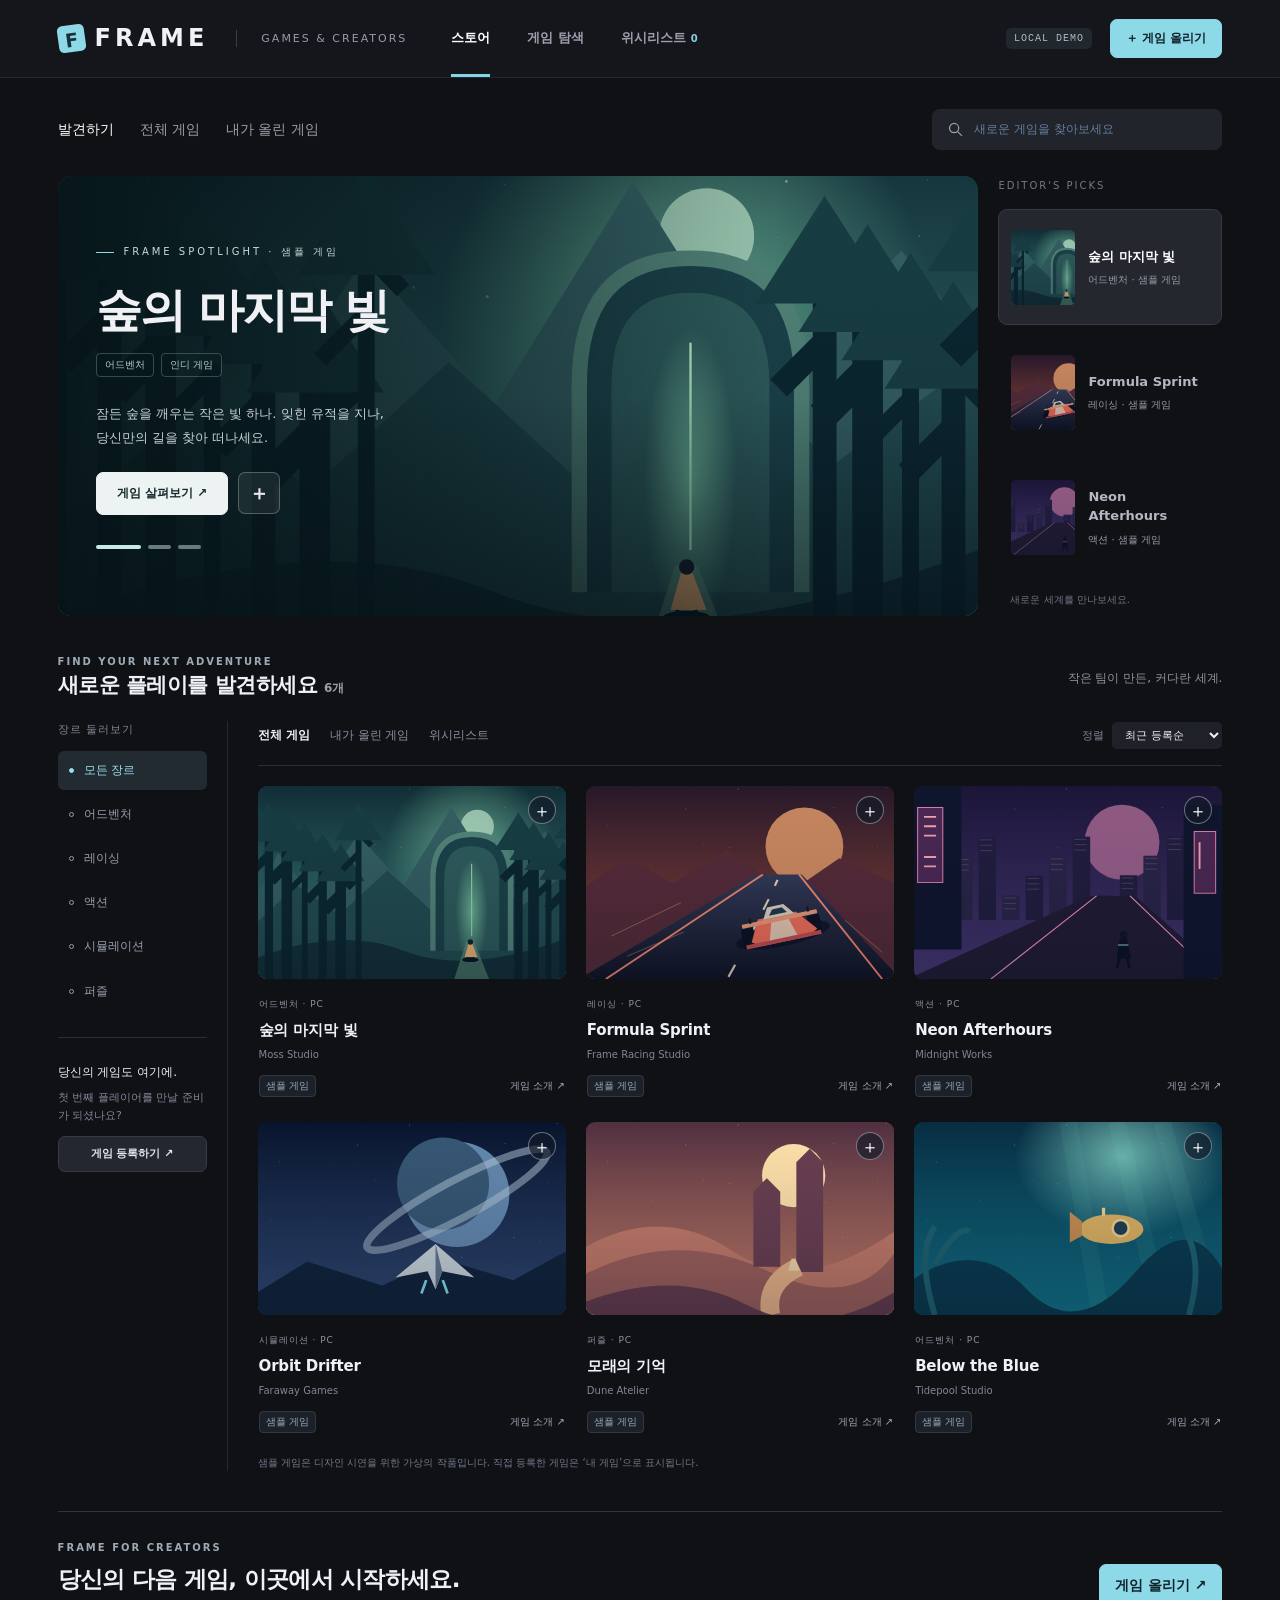
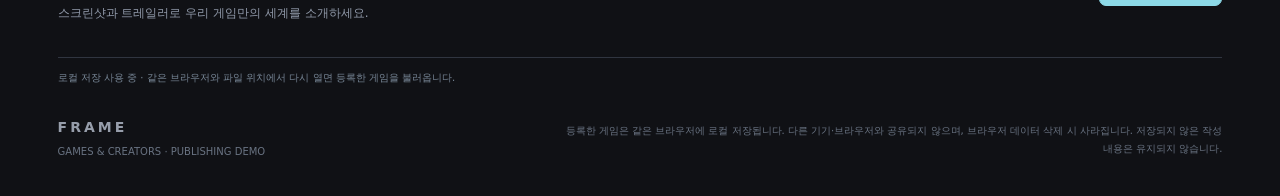
==== video-upload-client.html @ 768440ec "더미 게임 웹사이트 샘플" ====
<!doctype html>
<html lang="ko"><head><meta charset="utf-8"><meta name="viewport" content="width=device-width,initial-scale=1"><title>FRAME — 새로운 플레이를 발견하세요</title>
<style>
:root{color-scheme:dark;--bg:#0c131e;--panel:#141f2e;--line:#2a3a50;--text:#e6effb;--muted:#92a6c1;--blue:#83bbff}*{box-sizing:border-box}body{margin:0;background:var(--bg);color:var(--text);font:14px/1.6 system-ui,'Segoe UI','Malgun Gothic',sans-serif}button,input,textarea,select{font:inherit}button{cursor:pointer}button:disabled{opacity:.4;cursor:default}button:focus-visible,input:focus-visible,textarea:focus-visible,select:focus-visible{outline:3px solid #8cc4ff;outline-offset:3px}header{background:#101927;border-bottom:1px solid var(--line);padding:18px max(24px,calc((100vw - 1240px)/2));display:flex;align-items:center;gap:36px}.brand{font-weight:800;font-size:23px;letter-spacing:3px;white-space:nowrap}.brand span{color:var(--blue)}.sub{color:var(--muted);font-size:12px}.badge{margin-left:auto;border:1px solid #355849;color:#a6dbba;border-radius:30px;padding:5px 12px;font-size:12px;white-space:nowrap}main{max-width:1240px;margin:auto;padding:36px 24px 50px}h1{font-size:30px;letter-spacing:-1px;margin:5px 0}h2{font-size:17px;margin:0}p{margin:6px 0}.eyebrow{font-size:11px;color:var(--blue);letter-spacing:2px;font-weight:700}.muted{color:var(--muted)}.intro{margin-bottom:26px}.layout{display:grid;grid-template-columns:minmax(0,1fr) 294px;gap:24px;align-items:start}.panel{border:1px solid var(--line);border-radius:12px;background:var(--panel);margin-bottom:20px;overflow:hidden}.head{padding:17px 22px;border-bottom:1px solid var(--line);display:flex;align-items:center;justify-content:space-between;gap:14px}.number{color:var(--blue);font:12px monospace;margin-right:10px}.body{padding:22px}.row{display:grid;grid-template-columns:1fr 1fr;gap:18px}.field{display:block;margin-bottom:18px}.field:last-child{margin-bottom:0}.label{display:block;margin-bottom:7px;font-weight:600}input[type=text],textarea,select{width:100%;border:1px solid #35465f;background:#0e1724;color:var(--text);padding:11px 12px;border-radius:7px}textarea{resize:vertical;min-height:100px}input::placeholder,textarea::placeholder{color:#657e9d}.count{text-align:right;font-size:11px;color:var(--muted);margin-top:4px}.drop{border:1px dashed #4c6688;border-radius:9px;background:#101a29;padding:22px;text-align:center}.drop.drag{background:#1c3655;border-color:#a5d3ff}.drop p{font-size:12px;color:var(--muted);margin:5px 0 14px}.primary,.secondary,.danger{border-radius:7px;padding:9px 15px;font-weight:600}.primary{background:#9bcbff;color:#0b2340;border:1px solid #9bcbff}.primary:hover{background:#c2e0ff}.secondary{background:#20334c;color:#d6e8ff;border:1px solid #3d5470}.secondary:hover{background:#294365}.danger{background:#312530;color:#ffc0c0;border:1px solid #69434e;padding:5px 10px;font-size:12px}.small{font-size:12px}.media-card{margin-top:14px;background:#0e1724;border:1px solid var(--line);border-radius:8px;overflow:hidden}.media-card img{width:100%;height:140px;object-fit:contain;background:#090f18;display:block}.card-meta{padding:10px;display:flex;gap:10px;align-items:center;justify-content:space-between}.filename{overflow-wrap:anywhere;min-width:0;font-size:12px}.gallery{display:grid;grid-template-columns:repeat(3,minmax(0,1fr));gap:12px}.gallery .media-card{margin-top:12px}.video-frame{width:100%;background:#080d15;aspect-ratio:16/9;display:block;object-fit:contain}.status{font-size:12px;padding:4px 9px;border-radius:5px;background:#1f3047;color:#aac8ec}.summary{position:sticky;top:20px}.summary dl{margin:0}.summary dt{color:var(--muted);font-size:12px;margin-top:15px}.summary dd{margin:3px 0 0;overflow-wrap:anywhere}.summary button.primary{width:100%;margin-top:22px}.notice{font-size:12px;color:var(--muted);border-top:1px solid var(--line);padding-top:16px;margin-top:18px}.alert{padding:13px 16px;background:#39252c;border:1px solid #78505a;color:#ffd4d4;border-radius:8px;margin-bottom:18px;white-space:pre-wrap}.footer{font-size:12px;color:var(--muted);margin-top:24px;border-top:1px solid var(--line);padding-top:18px}.preview-bar{display:flex;justify-content:space-between;align-items:center;gap:15px;margin-bottom:28px}.store{background:radial-gradient(ellipse at top,#24405b 0,#162434 65%);padding:28px;border-radius:12px;border:1px solid #31475e}.store-title{font-size:30px;margin:0 0 22px;overflow-wrap:anywhere}.store-grid{display:grid;grid-template-columns:minmax(0,1fr) 300px;gap:22px}.stage{background:#080e16;aspect-ratio:16/9;display:grid;place-items:center;overflow:hidden}.stage img,.stage video{width:100%;height:100%;max-height:500px;object-fit:contain;display:block}.thumbs{display:flex;gap:9px;overflow-x:auto;margin-top:10px;padding:3px 2px 12px}.thumb{flex:0 0 115px;height:72px;border:2px solid transparent;padding:0;background:#102032;border-radius:4px;overflow:hidden;color:#cfe5ff}.thumb[aria-pressed=true]{border-color:#9acaff}.thumb img{width:100%;height:100%;object-fit:cover;display:block}.store-cover{width:100%;aspect-ratio:460/215;object-fit:cover;background:#101c2b;border-radius:4px;display:block}.cover-empty{aspect-ratio:460/215;display:grid;place-items:center;border:1px dashed #56708d;color:var(--muted)}.description{white-space:pre-wrap;overflow-wrap:anywhere;margin-top:18px;color:#cedbec}.store-meta{font-size:12px;color:var(--muted);margin-top:18px}.store-meta strong{color:#bfdbf9;font-weight:500}.tag{display:inline-block;padding:4px 9px;background:#294760;color:#bcdfff;border-radius:3px;margin-top:16px}.store-foot{display:flex;align-items:center;justify-content:space-between;background:#101c2b;padding:15px 18px;margin-top:22px;border-radius:6px}.check{color:#8adeb1}[hidden]{display:none!important}@media(max-width:950px){.layout{grid-template-columns:1fr}.summary{position:static}.store-grid{grid-template-columns:1fr}.store-side{max-width:600px}.store-cover{max-width:400px}}@media(max-width:600px){header{padding:15px 18px;gap:12px}header .sub{display:none}main{padding:24px 14px}.row{grid-template-columns:1fr}.gallery{grid-template-columns:repeat(2,minmax(0,1fr))}.head,.body{padding:16px}.store{padding:16px}.store-title,h1{font-size:25px}.preview-bar{flex-wrap:wrap}}

.site-nav{display:flex;gap:8px;align-items:center;margin-left:auto}.nav-button{border:0;background:transparent;color:#a6b9d1;padding:8px 13px;border-radius:6px}.nav-button:hover{background:#20334c;color:white}.site-nav .primary{padding:8px 16px}.hero{display:grid;grid-template-columns:1.1fr 1fr;gap:28px;align-items:center;background:linear-gradient(120deg,#1b334b,#15212f);border:1px solid #35516c;border-radius:15px;padding:36px;margin-bottom:32px}.hero h1{font-size:40px;line-height:1.2;margin:14px 0}.hero p{color:#b0c3da;max-width:420px}.hero-art{height:240px;border-radius:12px;overflow:hidden;background:#0e1726;position:relative}.hero-art img{width:100%;height:100%;object-fit:cover}.hero-actions{display:flex;gap:12px;margin-top:22px}.catalog-head{display:flex;justify-content:space-between;align-items:center;gap:20px;margin-bottom:18px}.catalog-controls{display:flex;gap:10px;flex-wrap:wrap}.catalog-controls input{max-width:260px}.filter-button{border:1px solid #334b66;background:#142437;color:#bbcee4;border-radius:7px;padding:8px 14px}.filter-button[aria-pressed=true]{background:#254d72;border-color:#80b7ef;color:white}.games-grid{display:grid;grid-template-columns:repeat(3,minmax(0,1fr));gap:22px}.game-card{display:block;width:100%;padding:0;text-align:left;background:#162333;border:1px solid #2b415a;border-radius:12px;overflow:hidden;color:var(--text);transition:transform .15s,border-color .15s}.game-card:hover{transform:translateY(-4px);border-color:#82b9f5}.game-cover{height:190px;width:100%;object-fit:cover;display:block;background:#0d192a}.cover-fallback{height:190px;display:grid;place-items:center;font-size:48px;background:linear-gradient(135deg,#24496b,#213042);color:#b2d8ff}.game-card-body{padding:17px}.game-card h3{margin:0 0 6px;font-size:19px;overflow-wrap:anywhere}.game-card p{color:#9fb4ce;font-size:12px;white-space:nowrap;overflow:hidden;text-overflow:ellipsis}.card-bottom{display:flex;justify-content:space-between;align-items:center;gap:8px;margin-top:18px}.card-kind{font-size:11px;padding:3px 8px;background:#213c56;color:#b8d8f4;border-radius:4px}.mine-kind{background:#234236;color:#ace0c1}.card-date{font-size:11px;color:#8ca4be}.catalog-empty{text-align:center;padding:60px;color:#9fb7d2;border:1px dashed #34516e;border-radius:12px}.catalog-note{color:#8199b5;font-size:12px;margin:18px 0}.editor-toolbar{margin-bottom:20px;display:flex;justify-content:space-between;gap:10px}.save-message{padding:12px 16px;border:1px solid #345f4c;background:#142d24;color:#afe0c3;border-radius:8px;margin-bottom:22px}.saving{opacity:.65}.store-view-actions{display:flex;gap:10px}.badge{margin-left:0}.site-nav .nav-button[aria-current=page]{color:#c8e3ff;background:#1d334c}.storage-note{font-size:12px;color:#95abc5;margin-top:12px}@media(max-width:950px){.hero{grid-template-columns:1fr 1fr;padding:25px}.hero h1{font-size:32px}.games-grid{grid-template-columns:repeat(2,minmax(0,1fr))}.catalog-head{align-items:flex-start;flex-direction:column}}@media(max-width:600px){header{flex-wrap:wrap}.site-nav{gap:4px}.badge{display:none}.hero{grid-template-columns:1fr;padding:24px}.hero-art{height:175px}.hero h1{font-size:30px}.games-grid{grid-template-columns:1fr}.catalog-controls{width:100%}.catalog-controls input{max-width:none;flex:1;min-width:130px}.game-cover,.cover-fallback{height:210px}.store-view-actions{flex-wrap:wrap}.hero-actions{flex-wrap:wrap}}

/* FRAME publishing store — self-contained, responsive, no external assets */
:root{--bg:#101115;--panel:#191b21;--line:#2c2f38;--text:#f0f1f5;--muted:#9b9eab;--blue:#83d5e5;color-scheme:dark}body{background:var(--bg);font-family:Inter,'Segoe UI','Malgun Gothic',system-ui,sans-serif}button{transition:background .18s,border-color .18s,transform .18s}header{padding:0 4.5%;height:78px;gap:28px;background:#15161b;border-bottom:1px solid #262830;position:relative;z-index:5}.brand{font-size:24px;letter-spacing:4px;display:flex;gap:10px;align-items:center}.brand-mark{display:inline-grid;width:27px;height:27px;place-items:center;background:#8dd9e7;color:#131820;font-size:19px;letter-spacing:0;border-radius:5px;transform:rotate(-8deg)}header .sub{font-size:11px;border-left:1px solid #3b3d45;padding-left:24px;letter-spacing:2px;color:#979ba7}.site-nav{margin:0;gap:5px;height:100%}.nav-button{height:100%;border-radius:0;position:relative;padding:0 16px;font-weight:600;color:#9ca0ae;font-size:13px}.site-nav .nav-button[aria-current=page]{background:transparent;color:#fff}.site-nav .nav-button[aria-current=page]:after{content:'';position:absolute;bottom:0;left:16px;right:16px;height:3px;background:var(--blue)}.nav-button:hover{background:#202128}.header-actions{margin-left:auto;display:flex;gap:18px;align-items:center}.badge{border:0;background:#22262d;color:#aebbc4;border-radius:5px;font:10px monospace;letter-spacing:1px;padding:5px 8px}.primary{background:#8dd9e7;border-color:#8dd9e7;color:#10232a;border-radius:7px}.primary:hover{background:#b5edf5;border-color:#b5edf5}.secondary{background:#242730;border-color:#373b48;color:#e4e6ed}.secondary:hover{background:#323642}.header-actions .primary{font-size:12px;padding:9px 15px}main{max-width:1440px;padding:30px 4.5% 32px;margin:auto}.eyebrow{color:#9dabb6;font:600 10px/1.5 system-ui;letter-spacing:2px}.store-toolbar{display:flex;justify-content:space-between;align-items:center;gap:24px;margin-bottom:26px}.store-subnav{display:flex;align-items:center;gap:26px}.store-subnav button{background:none;color:#999ca8;border:0;padding:10px 0;font-weight:500}.store-subnav button.active{color:white}.store-search{position:relative;display:flex;align-items:center;gap:10px;background:#22242b;border-radius:8px;padding:0 15px;width:290px}.store-search svg{width:17px;height:17px;color:#999eab;flex-shrink:0}.store-search input{background:none!important;border:0!important;padding:11px 0!important;font-size:12px}.feature-layout{display:grid;grid-template-columns:minmax(0,1fr) 224px;gap:20px}.feature-main{min-height:440px;position:relative;border-radius:14px;overflow:hidden;background:#142828;isolation:isolate}.feature-art{position:absolute;inset:0;width:100%;height:100%;object-fit:cover;z-index:-3}.feature-shade{position:absolute;inset:0;z-index:-2;background:linear-gradient(90deg,rgba(6,20,24,.94),rgba(6,20,24,.45) 43%,transparent 78%),linear-gradient(0deg,rgba(4,13,18,.5),transparent 50%)}.feature-copy{padding:38px;max-width:480px;height:100%;display:flex;flex-direction:column;align-items:flex-start;justify-content:center}.feature-kicker{font-size:10px;letter-spacing:3px;color:#c9d9d9;display:flex;gap:10px;align-items:center}.feature-kicker:before{content:'';width:18px;height:1px;background:#8bdbdf}.feature-copy h1{font-size:46px;line-height:1.16;margin:24px 0 16px;letter-spacing:-2px;font-weight:750;overflow-wrap:anywhere}.feature-copy p{font-size:13px;line-height:1.85;color:#c6d2d4;max-width:290px;margin-bottom:21px}.feature-tags{display:flex;gap:7px;align-items:center;font-size:10px;color:#b3cece;margin-bottom:19px}.feature-tags span{border:1px solid #60807880;padding:3px 8px;border-radius:4px}.feature-actions{display:flex;gap:10px;align-items:center}.feature-actions .primary{background:#edf3f3;border-color:#edf3f3;padding:11px 20px;font-size:12px;color:#152a2c}.feature-actions .secondary{background:#ffffff12;border-color:#ffffff40;min-width:42px;height:42px;font-size:20px;padding:0 10px}.feature-pagination{display:flex;gap:7px;margin-top:30px}.feature-pagination button{width:23px;height:4px;border:0;background:#6a7b7d;padding:0;border-radius:5px}.feature-pagination button[aria-pressed=true]{width:45px;background:#c8e9e9}.feature-rail{display:flex;flex-direction:column;gap:9px}.rail-heading{font-size:10px;letter-spacing:2px;color:#737989;margin:2px 0 6px}.feature-item{display:flex;gap:13px;align-items:center;flex:1;background:transparent;border:1px solid transparent;color:#b4b8c3;border-radius:9px;padding:12px;text-align:left}.feature-item[aria-pressed=true]{background:#24272e;border-color:#353a43;color:white}.feature-item:hover{background:#202229}.feature-item img{width:64px;height:75px;object-fit:cover;border-radius:5px}.feature-item strong{font-size:13px;line-height:1.5;display:block}.feature-item small{font-size:10px;color:#979da9;display:block;margin-top:6px}.rail-note{font-size:10px;color:#6e7583;margin:8px 12px}.section-title{display:flex;align-items:center;justify-content:space-between;margin:38px 0 18px;gap:20px}.section-title h2{font-size:21px;letter-spacing:-.5px}.section-title p{font-size:12px;color:#8e94a2}.text-button{background:none;border:0;color:#adb4c1;padding:8px 0;font-size:12px}.text-button:hover{color:#b9eff7}.browse-layout{display:grid;grid-template-columns:170px minmax(0,1fr);gap:30px}.genre-sidebar{padding-right:20px;border-right:1px solid #252830}.genre-sidebar h3{margin:0 0 12px;font-size:11px;font-weight:500;color:#7d8594;letter-spacing:1px}.genre-options{display:flex;flex-direction:column;gap:5px}.genre-option{padding:10px 11px;display:flex;gap:10px;align-items:center;text-align:left;background:none;border:0;border-radius:6px;color:#969ead;font-size:12px}.genre-option[aria-pressed=true]{background:#222b32;color:#9bdfeb}.genre-option:hover{background:#20232a;color:white}.genre-dot{width:5px;height:5px;border:1px solid currentColor;border-radius:50%}.genre-option[aria-pressed=true] .genre-dot{background:currentColor}.side-publish{margin-top:26px;border-top:1px solid #2a2d35;padding-top:22px}.side-publish p{font-size:11px;color:#7f8797;margin:7px 0 12px}.side-publish strong{font-size:12px;font-weight:500}.side-publish button{font-size:11px;width:100%;padding:8px}.catalog-head{display:flex;flex-direction:row;align-items:center;border-bottom:1px solid #2a2d35;padding-bottom:15px;margin-bottom:20px;gap:16px}.catalog-controls{gap:20px;flex-wrap:nowrap}.filter-button{border:0;border-radius:0;background:none!important;color:#888f9e;padding:5px 0;font-size:12px}.filter-button[aria-pressed=true]{color:#edf2f8;border-color:transparent;font-weight:600}.catalog-sort{display:flex;align-items:center;gap:8px;color:#7f8795;font-size:11px}.catalog-sort select{padding:6px 22px 6px 9px;border:0;background:#1e2128;border-radius:5px;font-size:11px;width:auto;max-width:140px}.games-grid{grid-template-columns:repeat(3,minmax(0,1fr));gap:25px 20px}.game-card{background:none;border:0;border-radius:0;overflow:visible;position:relative;min-width:0}.game-card:hover{transform:none}.game-card:hover .game-cover{transform:scale(1.035);filter:brightness(1.1)}.game-visual{position:relative;border-radius:9px;overflow:hidden;aspect-ratio:16/10;background:#1e2931}.game-cover{height:100%;aspect-ratio:16/10;transition:transform .3s,filter .3s}.cover-fallback{height:100%;aspect-ratio:16/10}.game-open{width:100%;padding:0;text-align:left;color:inherit;background:none;border:0;border-radius:8px;display:block}.game-card-body{padding:12px 1px 0}.game-card h3{font-size:15px;font-weight:600;letter-spacing:-.2px;margin:5px 0}.game-card p{font-size:10px;color:#7f8796;margin:2px 0 0}.game-genre{font-size:9px;letter-spacing:1px;color:#8c95a3}.card-bottom{margin-top:12px;gap:5px}.card-kind{font-size:10px;border:1px solid #323843;background:#1b2029;color:#9aaaba;padding:2px 6px;border-radius:4px}.mine-kind{color:#9cdbba;background:#1b3028;border-color:#2b4a3a}.card-date{font-size:10px;color:#a3abb7}.wishlist-toggle{position:absolute;right:10px;top:10px;width:28px;height:28px;display:grid;place-items:center;padding:0;border:1px solid #ffffff60;border-radius:50%;background:#111b29a8;color:#fff;font-size:18px;z-index:1}.wishlist-toggle[aria-pressed=true]{background:#91dce8;color:#11232a;border-color:#91dce8}.wishlist-toggle:hover{transform:scale(1.12)}.catalog-note{font-size:10px;color:#717b8a;margin:22px 0 0}.catalog-empty{padding:50px 20px;background:#191d24;border:1px solid #29313e}.catalog-empty strong{display:block;color:#c6ceda;font-size:16px}.catalog-empty p{margin:8px 0 16px;font-size:12px}.publisher-band{margin-top:40px;border-top:1px solid #303540;border-bottom:1px solid #303540;padding:28px 0;display:flex;align-items:center;justify-content:space-between;gap:24px}.publisher-band h2{font-size:23px;letter-spacing:-.7px;margin:6px 0}.publisher-band p{font-size:12px;color:#9099a9}.publisher-band .primary{white-space:nowrap}.footer{display:flex;justify-content:space-between;gap:20px;margin-top:30px;border:0;padding-top:0;font-size:10px;color:#697382}.footer strong{display:block;font-size:14px;letter-spacing:3px;color:#979eab;margin-bottom:5px}.footer p{max-width:660px;text-align:right;font-size:10px;line-height:1.8}.storage-note{font-size:10px;color:#788797}.save-message{background:#1c342b;border-color:#355548;font-size:13px}.editor-toolbar{margin-bottom:30px;align-items:center}.intro h1{font-size:33px;margin:10px 0}.intro{margin-bottom:30px}.panel{border-radius:10px;background:#191c23;border-color:#30343f}.head{border-color:#30343f}.number{color:#7ecdda}input[type=text],textarea,select{background:#11151d;border-color:#343b49}.drop{background:#131820;border-color:#3c4b5e;padding:30px}.drop.drag{background:#1c3339;border-color:#82d4e4}.summary{top:25px}.summary .notice{border-color:#303743}.media-card{background:#121821}.status{background:#24313b;color:#9dbec8}.stage{border-radius:10px}.store{background:none;padding:0;border:0;border-radius:0}.store-title{font-size:38px;margin:14px 0 26px}.store-grid{grid-template-columns:minmax(0,1fr) 290px;gap:28px}.store-side{padding:20px;background:#191c23;border:1px solid #2d3440;border-radius:10px}.store-side .description{font-size:12px;line-height:1.9;color:#a4afbf}.store-meta{line-height:2.2}.store-foot{background:#191d25;border:1px solid #2b3440;border-radius:8px;font-size:12px}.detail-actions{margin-top:22px;display:flex;flex-direction:column;gap:9px}.detail-actions button{font-size:12px}.detail-note{font-size:10px;color:#7d889a;margin-top:15px}.preview-bar{margin-bottom:25px}.check{font-size:12px;color:#97bac2}.thumb{border-radius:6px;background:#1a2936}.thumb[aria-pressed=true]{border-color:#89d8e7}.detail-about{border-top:1px solid #2a303a;margin-top:30px;padding-top:22px;color:#a5afbe;font-size:13px;white-space:pre-wrap;overflow-wrap:anywhere}.detail-about h2{font-size:18px;color:#e6ebf1;margin-bottom:12px}.detail-about p{max-width:800px;line-height:1.9}.toast{position:fixed;left:50%;bottom:28px;transform:translateX(-50%);max-width:calc(100vw - 32px);background:#d9edf0;color:#15313a;border:1px solid #9fc2ce;border-radius:8px;padding:12px 20px;box-shadow:0 10px 40px #0008;z-index:100;font-size:12px;text-align:center}.wish-count{color:#8dcedd;font-size:10px;margin-left:5px}
@media(min-width:1550px){main{padding-left:36px;padding-right:36px}.feature-main{min-height:490px}.feature-copy{padding:48px}.feature-copy h1{font-size:54px}}
@media(max-width:1100px){header .sub{display:none}.feature-layout{grid-template-columns:minmax(0,1fr) 190px}.feature-copy{padding:30px;max-width:390px}.feature-copy h1{font-size:39px}.browse-layout{grid-template-columns:140px minmax(0,1fr);gap:20px}.genre-sidebar{padding-right:12px}.games-grid{gap:22px 14px}.feature-item{padding:9px;gap:10px}.feature-item img{width:50px;height:66px}.feature-main{min-height:400px}}
@media(max-width:850px){header{gap:16px;height:68px}.header-actions{gap:10px}.header-actions .badge{display:none}.site-nav .nav-button{padding:0 9px;font-size:12px}.brand{font-size:20px;letter-spacing:2px}.brand-mark{width:23px;height:23px;font-size:16px}.feature-layout{grid-template-columns:1fr}.feature-main{min-height:410px}.feature-rail{flex-direction:row;gap:9px}.rail-heading,.rail-note{display:none}.feature-item{flex:1;min-width:0}.feature-item img{width:43px;height:50px}.feature-item strong{font-size:11px}.feature-item small{font-size:9px}.browse-layout{grid-template-columns:1fr}.genre-sidebar{border:0;padding:0}.genre-sidebar h3,.side-publish{display:none}.genre-options{flex-direction:row;flex-wrap:wrap;gap:7px}.genre-option{border:1px solid #2a3039;padding:7px 12px;font-size:11px}.store-grid{grid-template-columns:1fr}.store-side{max-width:none;display:block}.store-cover{max-width:none}.store-side #storeCover{max-width:360px}.catalog-head{margin-top:2px}.publisher-band h2{font-size:20px}.footer p{max-width:470px}}
@media(max-width:600px){header{height:auto;min-height:65px;padding:16px 18px;gap:14px;flex-wrap:wrap}.site-nav{order:3;width:100%;height:30px;justify-content:center}.site-nav .nav-button{height:35px;padding:0 18px}.header-actions .primary{font-size:11px;padding:8px 12px}.brand{font-size:21px}main{padding:20px 18px 25px}.store-toolbar{gap:12px;margin-bottom:20px;flex-wrap:wrap}.store-subnav{gap:20px}.store-subnav button{font-size:12px}.store-search{width:100%}.feature-main{min-height:420px}.feature-art{object-position:62% center}.feature-copy{padding:26px;justify-content:flex-end}.feature-copy h1{font-size:37px;margin-top:20px;max-width:260px}.feature-copy p{font-size:12px;max-width:230px}.feature-shade{background:linear-gradient(90deg,#07161bea,transparent),linear-gradient(0deg,#07161bcc,transparent)}.feature-kicker{font-size:9px}.feature-pagination{margin-top:23px}.feature-rail{gap:5px}.feature-item{flex-direction:column;align-items:flex-start;padding:9px;gap:7px}.feature-item img{width:100%;height:58px}.feature-item strong{font-size:10px}.feature-item small{display:none}.section-title{margin-top:28px}.section-title h2{font-size:20px}.section-title p{display:none}.games-grid{grid-template-columns:repeat(2,minmax(0,1fr));gap:22px 13px}.game-visual,.game-cover{aspect-ratio:4/5}.game-card h3{font-size:13px}.game-card p{font-size:9px}.game-card-body{padding-top:10px}.game-genre{font-size:8px}.card-date{font-size:9px}.wishlist-toggle{top:8px;right:8px;width:25px;height:25px;font-size:17px}.catalog-controls{gap:16px}.filter-button{font-size:11px}.catalog-sort select{max-width:105px;font-size:10px}.catalog-sort>span{display:none}.publisher-band{align-items:flex-start;flex-direction:column;padding:24px 0;gap:15px}.publisher-band h2{font-size:21px}.publisher-band .primary{width:100%}.footer{flex-direction:column}.footer p{text-align:left}.store-title{font-size:29px}.preview-bar{gap:15px}.store-side{padding:17px}.store-foot{align-items:flex-start;gap:12px;flex-direction:column}.intro h1{font-size:28px}.editor-toolbar{font-size:10px;gap:8px}.editor-toolbar .secondary{font-size:11px}.feature-tags{margin-bottom:14px}.catalog-note{line-height:1.8}}
@media(prefers-reduced-motion:reduce){*{scroll-behavior:auto!important;transition:none!important}}
.brand .brand-mark{color:#17303b}</style></head><body>
<header><div class="brand"><span class="brand-mark" aria-hidden="true">F</span>FRAME</div><div class="sub">GAMES &amp; CREATORS</div><nav class="site-nav" aria-label="주 메뉴"><button class="nav-button" id="homeNav" type="button">스토어</button><button class="nav-button" id="browseNav" type="button">게임 탐색</button><button class="nav-button" id="wishNav" type="button">위시리스트<span class="wish-count" id="wishCount">0</span></button></nav><div class="header-actions"><span class="badge">LOCAL DEMO</span><button class="primary" id="uploadNav" type="button">＋ 게임 올리기</button></div></header>
<main><div id="alert" class="alert" role="alert" hidden></div><section id="homeView"><div id="savedMessage" class="save-message" role="status" hidden></div>
<div class="store-toolbar"><div class="store-subnav"><button type="button" id="discoverTab" class="active">발견하기</button><button type="button" id="browseGames">전체 게임</button><button type="button" id="myGamesTab">내가 올린 게임</button></div><label class="store-search"><svg viewBox="0 0 24 24" fill="none" stroke="currentColor" stroke-width="1.8" aria-hidden="true"><circle cx="10" cy="10" r="6.5"/><path d="m15 15 6 6"/></svg><input type="text" id="searchGames" placeholder="새로운 게임을 찾아보세요" aria-label="게임 검색"></label></div>
<div class="feature-layout" id="featuredSection"><article class="feature-main"><img class="feature-art" id="heroArt" alt=""><div class="feature-shade"></div><div class="feature-copy"><div class="feature-kicker">FRAME SPOTLIGHT · 샘플 게임</div><h1 id="featureTitle"></h1><div class="feature-tags"><span id="featureGenre"></span><span>인디 게임</span></div><p id="featureDescription"></p><div class="feature-actions"><button class="primary" id="featureOpen" type="button">게임 살펴보기 ↗</button><button class="secondary" id="featureWish" type="button" aria-label="추천 게임 위시리스트 추가" aria-pressed="false">＋</button></div><div class="feature-pagination" id="featureDots" aria-label="추천 게임 선택"></div></div></article><aside class="feature-rail" aria-label="추천 게임"><div class="rail-heading">EDITOR'S PICKS</div><div id="featureItems" style="display:contents"></div><p class="rail-note">새로운 세계를 만나보세요.</p></aside></div>
<div class="section-title" id="catalog"><div><div class="eyebrow">FIND YOUR NEXT ADVENTURE</div><h2 id="catalogHeading">새로운 플레이를 발견하세요 <span id="gameCount" class="muted small"></span></h2></div><p>작은 팀이 만든, 커다란 세계.</p></div>
<div class="browse-layout"><aside class="genre-sidebar"><h3>장르 둘러보기</h3><div class="genre-options" id="genreFilters"></div><div class="side-publish"><strong>당신의 게임도 여기에.</strong><p>첫 번째 플레이어를 만날 준비가 되셨나요?</p><button class="secondary" type="button" id="sidebarUpload">게임 등록하기 ↗</button></div></aside><div><div class="catalog-head"><div class="catalog-controls"><button id="allFilter" class="filter-button" type="button" aria-pressed="true">전체 게임</button><button id="mineFilter" class="filter-button" type="button" aria-pressed="false">내가 올린 게임</button><button id="wishFilter" class="filter-button" type="button" aria-pressed="false">위시리스트</button></div><label class="catalog-sort"><span>정렬</span><select id="sortGames" aria-label="게임 정렬"><option value="recent">최근 등록순</option><option value="name">이름순</option></select></label></div><div id="gamesGrid" class="games-grid"></div><div id="noGames" class="catalog-empty" hidden><strong>표시할 게임이 없습니다.</strong><p id="emptyHelp">검색어나 장르를 바꿔보세요.</p><button type="button" class="secondary" id="resetFilters">전체 게임 보기</button></div><p class="catalog-note">샘플 게임은 디자인 시연을 위한 가상의 작품입니다. 직접 등록한 게임은 ‘내 게임’으로 표시됩니다.</p></div></div>
<section class="publisher-band"><div><div class="eyebrow">FRAME FOR CREATORS</div><h2>당신의 다음 게임, 이곳에서 시작하세요.</h2><p>스크린샷과 트레일러로 우리 게임만의 세계를 소개하세요.</p></div><button class="primary" id="heroUpload" type="button">게임 올리기 ↗</button></section><p class="storage-note" id="storageStatus" role="status">등록된 게임을 불러오는 중…</p></section><div id="editor" hidden><div class="editor-toolbar"><button type="button" class="secondary" id="cancelEdit">← 홈페이지로</button><span class="small muted" id="editorMode">새 게임 등록</span></div>
<div class="intro"><div class="eyebrow">PUBLISHER STUDIO</div><h1>플레이어를 만날 준비</h1><p class="muted">게임 정보와 홍보 자료를 등록해 나만의 스토어 페이지를 완성하세요.</p></div>
<form id="gameForm"><div class="layout"><div>
<section class="panel"><div class="head"><h2><span class="number">01</span>게임 기본 정보</h2><span class="small muted">* 필수 항목</span></div><div class="body">
<label class="field"><span class="label">게임 제목 *</span><input id="title" type="text" maxlength="80" placeholder="예: Formula Sprint" required></label>
<div class="row"><label class="field"><span class="label">개발사 / 팀 이름</span><input id="developer" type="text" maxlength="60" placeholder="예: Team Frame"></label><label class="field"><span class="label">장르</span><select id="genre"><option value="">장르 선택</option><option>레이싱</option><option>액션</option><option>어드벤처</option><option>RPG</option><option>로그라이크</option><option>시뮬레이션</option><option>전략</option><option>퍼즐</option><option>기타</option></select></label></div>
<label class="field"><span class="label">게임 소개</span><textarea id="description" maxlength="1000" placeholder="플레이어는 어떤 경험을 하게 되나요? 게임의 특징을 소개해 주세요."></textarea><div class="count"><span id="descriptionCount">0</span> / 1,000</div></label></div></section>
<section class="panel"><div class="head"><h2><span class="number">02</span>대표 이미지</h2><span class="status">1장</span></div><div class="body"><div class="drop" id="coverDrop"><strong>게임의 첫인상을 보여 주세요</strong><p>JPG · PNG · WebP / 가로형 권장 / 최대 20MB</p><button class="secondary" id="coverChoose" type="button">대표 이미지 선택</button><input id="coverInput" type="file" accept="image/jpeg,image/png,image/webp" hidden></div><div id="coverCard"></div></div></section>
<section class="panel"><div class="head"><h2><span class="number">03</span>게임 스크린샷</h2><span class="status" id="screenCount">0 / 8장</span></div><div class="body"><div class="drop" id="screensDrop"><strong>게임 화면을 여러 장 첨부하세요</strong><p>JPG · PNG · WebP / 최대 8장 / 장당 20MB 이하 / 드래그 앤 드롭 가능</p><button class="secondary" id="screensChoose" type="button">스크린샷 추가</button><input id="screensInput" type="file" accept="image/jpeg,image/png,image/webp" multiple hidden></div><div class="gallery" id="screensCards"></div></div></section>
<section class="panel"><div class="head"><h2><span class="number">04</span>홍보 영상</h2><span class="status">1개</span></div><div class="body"><div class="drop" id="videoDrop"><strong>트레일러나 플레이 영상을 첨부하세요</strong><p>MP4 권장 · WebM, MOV, MKV, AVI / 최대 500MB</p><button class="secondary" id="videoChoose" type="button">영상 파일 선택</button><input id="videoInput" type="file" accept="video/*,.mp4,.webm,.mov,.mkv,.avi,.m4v" hidden></div><div id="videoCard"></div></div></section>
</div><aside class="summary"><section class="panel"><div class="head"><h2>등록 준비</h2></div><div class="body"><dl><dt>게임 제목</dt><dd id="summaryTitle">아직 입력하지 않았어요</dd><dt>대표 이미지</dt><dd id="summaryCover">미첨부</dd><dt>스크린샷</dt><dd id="summaryScreens">0장</dd><dt>홍보 영상</dt><dd id="summaryVideo">미첨부</dd></dl><button class="primary" id="register" type="submit">홈페이지에 게임 등록 →</button><p class="small muted">제목과 이미지 또는 영상 1개 이상이 필요합니다.</p><div class="notice">등록한 게임은 홈페이지 목록에 추가됩니다. 이 브라우저에만 저장되며 실제 Steam에는 게시되지 않습니다.</div></div></section><section class="panel"><div class="body"><h2>보호 기능</h2><p class="small muted">워터마크 프로그램 연결 예정</p><div class="notice">현재 첨부 파일은 원본입니다. 워터마크 삽입 및 크롤링 차단은 아직 적용되지 않습니다.</div></div></section></aside></div></form></div>
<section id="storeView" hidden><div class="preview-bar"><div><div class="eyebrow">GAME DETAILS</div><p class="check" id="detailStatus">등록된 게임의 소개와 홍보 자료입니다.</p></div><div class="store-view-actions"><button type="button" class="secondary" id="detailHome">← 전체 게임</button><button type="button" class="secondary" id="edit">등록 정보 수정</button></div></div><div class="store"><div class="small muted">게임 / <span id="breadcrumb">인디 게임</span></div><h1 class="store-title" id="storeTitle"></h1><div class="store-grid"><div><div class="stage" id="stage"></div><div class="thumbs" id="thumbs" aria-label="홍보 영상 및 스크린샷 선택"></div><p class="small muted" id="mediaLabel"></p><p class="small" id="mediaError" role="status"></p></div><aside class="store-side"><div id="storeCover"></div><p class="description" id="storeDescription"></p><div class="store-meta">개발사 &nbsp; <strong id="storeDeveloper"></strong><br>출시 상태 &nbsp; <strong>데모 등록</strong></div><span class="tag" id="storeGenre"></span><div class="detail-actions"><button class="primary" id="detailMedia" type="button">홍보 자료 보기</button><button class="secondary" id="detailWish" type="button" aria-pressed="false">＋ 위시리스트에 추가</button></div><p class="detail-note">게임 소개 데모 · 구매 및 게임 실행 기능은 제공하지 않습니다.</p></aside></div><div class="store-foot"><span>등록된 홍보 자료 <strong id="assetCount"></strong></span><span class="status">원본 · 보호 처리 전</span></div></div></section>
<div id="toast" class="toast" role="status" hidden></div><footer class="footer"><div><strong>FRAME</strong>GAMES &amp; CREATORS · PUBLISHING DEMO</div><p>등록한 게임은 같은 브라우저에 로컬 저장됩니다. 다른 기기·브라우저와 공유되지 않으며, 브라우저 데이터 삭제 시 사라집니다. 저장되지 않은 작성 내용은 유지되지 않습니다.</p></footer></main>
<script>
(()=>{'use strict';
const $=id=>document.getElementById(id), MB=1024*1024;
const state={cover:null,screens:[],video:null};let serial=0,pending=0,coverRequest=0;let saving=false,dirty=false,currentId=null,activeGame=null,filterMine=false,db=null,storageReady=false;let games=[];const catalogUrls=[];
const urls=new Set();
function url(file){const u=URL.createObjectURL(file);urls.add(u);return u;}
function dispose(item){if(item){URL.revokeObjectURL(item.url);urls.delete(item.url);}}
function notify(text){$('alert').textContent=text;$('alert').hidden=!text;}
function element(tag,className,text){const e=document.createElement(tag);if(className)e.className=className;if(text!==undefined)e.textContent=text;return e;}
function size(n){return n<MB?(n/1024).toFixed(1)+' KB':(n/MB).toFixed(1)+' MB';}
function pauseAll(){document.querySelectorAll('video').forEach(v=>v.pause());}
function sync(){
 $('summaryTitle').textContent=$('title').value.trim()||'아직 입력하지 않았어요';$('descriptionCount').textContent=$('description').value.length;
 $('summaryCover').textContent=state.cover?'첨부 완료':'미첨부';$('summaryScreens').textContent=state.screens.length+'장';$('screenCount').textContent=state.screens.length+' / 8장';$('summaryVideo').textContent=state.video?state.video.file.name:'미첨부';
 $('register').disabled=pending>0||saving||!storageReady;$('register').textContent=saving?'저장 중…':pending?'이미지 확인 중…':currentId?'수정 내용 저장 →':'홈페이지에 게임 등록 →';$('uploadNav').disabled=saving||pending>0||!storageReady;$('heroUpload').disabled=saving||pending>0||!storageReady;$('homeNav').disabled=saving||pending>0;$('cancelEdit').disabled=saving||pending>0;
}
function notifySelected(){dirty=true;window.dispatchEvent(new CustomEvent('game-assets-changed',{detail:window.gameClient.getDraft()}));}
function card(item,remove){const c=element('div','media-card'),img=element('img');img.src=item.url;img.alt=item.file.name;c.append(img);const meta=element('div','card-meta'),name=element('span','filename',item.file.name+' · '+size(item.file.size)),button=element('button','danger','제거');button.type='button';button.setAttribute('aria-label',item.file.name+' 제거');button.onclick=remove;meta.append(name,button);c.append(meta);return c;}
function imageCards(){
 $('coverCard').replaceChildren();if(state.cover){const item=state.cover;$('coverCard').append(card(item,()=>{dispose(state.cover);state.cover=null;coverRequest++;imageCards();sync();notifySelected();}));}
 $('screensCards').replaceChildren();state.screens.forEach(item=>$('screensCards').append(card(item,()=>{state.screens=state.screens.filter(s=>s.id!==item.id);dispose(item);imageCards();sync();notifySelected();})));
}
async function validImage(file){
 if(!/\.(png|jpe?g|webp)$/i.test(file.name)||!file.size||file.size>20*MB)throw Error(file.name+': JPG, PNG, WebP 형식의 20MB 이하 이미지를 선택해 주세요.');
 const u=url(file),img=new Image();
 try{await new Promise((resolve,reject)=>{img.onload=resolve;img.onerror=()=>reject(Error(file.name+': 이미지 내용을 읽을 수 없습니다.'));img.src=u;});return {id:++serial,file,url:u,width:img.naturalWidth,height:img.naturalHeight};}catch(e){dispose({url:u});throw e;}
}
async function addCover(files){if(files.length!==1){notify('대표 이미지는 한 장씩 선택해 주세요.');return;}const request=++coverRequest;pending++;sync();notify('');try{const item=await validImage(files[0]);if(request!==coverRequest){dispose(item);return;}dispose(state.cover);state.cover=item;imageCards();notifySelected();}catch(e){if(request===coverRequest)notify(e.message);}finally{pending--;sync();}}
async function addScreens(files){if(!files.length)return;pending++;sync();notify('');const errors=[];
 try{for(const file of files){if(state.screens.length>=8){errors.push('스크린샷은 최대 8장까지 첨부할 수 있습니다.');break;}if(state.screens.some(s=>s.file.name===file.name&&s.file.size===file.size&&s.file.lastModified===file.lastModified)){errors.push(file.name+': 이미 첨부한 파일입니다.');continue;}try{const item=await validImage(file);if(state.screens.length>=8){dispose(item);errors.push('스크린샷은 최대 8장까지 첨부할 수 있습니다.');break;}state.screens.push(item);imageCards();}catch(e){errors.push(e.message);}}}finally{pending--;sync();notifySelected();if(errors.length)notify(errors.join('\n'));}}
function videoCard(){const container=$('videoCard');container.querySelectorAll('video').forEach(v=>{v.pause();v.removeAttribute('src');v.load();});container.replaceChildren();
 if(!state.video)return;const item=state.video,c=element('div','media-card'),v=element('video','video-frame'),details=element('span','filename',item.file.name+' · '+size(item.file.size)),warning=element('p','small');v.controls=true;v.playsInline=true;v.preload='metadata';v.src=item.url;
 v.onloadedmetadata=()=>{if(state.video!==item)return;const sec=Number.isFinite(v.duration)?v.duration.toFixed(1)+'초':'길이 확인 불가';details.textContent=item.file.name+' · '+size(item.file.size)+' · '+sec+' · '+v.videoWidth+' × '+v.videoHeight;};v.onerror=()=>{warning.textContent='이 브라우저에서 재생할 수 없습니다. H.264/AAC MP4를 권장합니다.';warning.style.padding='0 12px 12px';warning.style.color='#ffb9b9';};
 const meta=element('div','card-meta'),remove=element('button','danger','제거');remove.type='button';remove.onclick=()=>{const old=state.video;state.video=null;videoCard();dispose(old);sync();notifySelected();};meta.append(details,remove);c.append(v,meta,warning);container.append(c);}
function addVideo(files){if(files.length!==1){notify('홍보 영상은 한 개씩 선택해 주세요.');return;}const f=files[0];if(!(f.type.startsWith('video/')||/\.(mp4|webm|mov|mkv|avi|m4v)$/i.test(f.name))||!f.size||f.size>500*MB){notify('500MB 이하의 비어 있지 않은 영상 파일을 선택해 주세요.');return;}notify('');const old=state.video;state.video={id:++serial,file:f,url:url(f)};videoCard();dispose(old);sync();notifySelected();window.dispatchEvent(new CustomEvent('video-selected',{detail:{file:f}}));}
function bind(kind,handler){const input=$(kind+'Input'),drop=$(kind+'Drop');let depth=0;$(kind+'Choose').onclick=()=>{input.value='';input.click();};input.onchange=()=>{if(input.files.length)handler(Array.from(input.files));};drop.addEventListener('dragenter',e=>{e.preventDefault();depth++;drop.classList.add('drag');});drop.addEventListener('dragover',e=>{e.preventDefault();e.dataTransfer.dropEffect='copy';});drop.addEventListener('dragleave',e=>{e.preventDefault();if(--depth<=0){depth=0;drop.classList.remove('drag');}});drop.addEventListener('drop',e=>{e.preventDefault();depth=0;drop.classList.remove('drag');handler(Array.from(e.dataTransfer.files));});}
function galleryItems(){return [...(state.video?[{...state.video,type:'video'}]:[]),...state.screens.map(s=>({...s,type:'image'})),...(state.screens.length===0&&state.cover?[{...state.cover,type:'image'}]:[])];}
function selectMedia(item,index){const stage=$('stage');stage.querySelectorAll('video').forEach(v=>{v.pause();v.removeAttribute('src');v.load();});stage.replaceChildren();$('mediaError').textContent='';const media=element(item.type==='video'?'video':'img');if(item.type==='video'){media.controls=true;media.playsInline=true;media.preload='metadata';}else{media.alt=item.file.name;}media.onerror=()=>{$('mediaError').textContent='미디어를 표시할 수 없습니다. 등록 정보 수정에서 파일을 교체해 주세요.';};media.src=item.url;stage.append(media);$('mediaLabel').textContent=(item.type==='video'?'홍보 영상':'이미지')+' · '+item.file.name;[...$('thumbs').children].forEach((button,i)=>button.setAttribute('aria-pressed',String(i===index)));}
function showStore(){pauseAll();$('storeTitle').textContent=$('title').value.trim();$('storeDescription').textContent=$('description').value.trim()||'게임 소개가 아직 없습니다.';$('storeDeveloper').textContent=$('developer').value.trim()||'미입력';$('storeGenre').textContent=$('genre').value||'인디';$('breadcrumb').textContent=$('genre').value||'인디 게임';
 $('storeCover').replaceChildren();if(state.cover){const img=element('img','store-cover');img.src=state.cover.url;img.alt='게임 대표 이미지';$('storeCover').append(img);}else{$('storeCover').append(element('div','cover-empty','대표 이미지 미첨부'));}
 const items=galleryItems();$('thumbs').replaceChildren();items.forEach((item,index)=>{const button=element('button','thumb');button.type='button';button.setAttribute('aria-label',(item.type==='video'?'영상':'이미지')+': '+item.file.name);if(item.type==='video'){button.textContent='▶ 트레일러';}else{const img=element('img');img.src=item.url;img.alt='';button.append(img);}button.onclick=()=>selectMedia(item,index);$('thumbs').append(button);});if(items.length)selectMedia(items[0],0);$('assetCount').textContent=(state.cover?1:0)+state.screens.length+(state.video?1:0)+'개';$('homeView').hidden=true;$('editor').hidden=true;$('storeView').hidden=false;window.scrollTo({top:0,behavior:'smooth'});$('edit').focus();}
window.gameClient=Object.freeze({getDraft:()=>({title:$('title').value.trim(),developer:$('developer').value.trim(),genre:$('genre').value,description:$('description').value.trim(),cover:state.cover?.file||null,screenshots:state.screens.map(s=>s.file),video:state.video?.file||null})});
// Future integration: game-assets-changed and game-registered carry local File objects.
// No API calls, watermark processing, or crawl prevention are implemented here.
window.videoClient=Object.freeze({getSelectedFile:()=>state.video?.file||null});
bind('cover',addCover);bind('screens',addScreens);bind('video',addVideo);['title','developer','genre','description'].forEach(id=>$(id).addEventListener('input',()=>{dirty=true;sync();}));
// Local catalog persistence: store File/Blob data, never transient blob URLs.
function artwork(kind){
 const pal={forest:['#112d36','#438b83','#8ee3b6'],race:['#261829','#a04c3c','#ffa761'],city:['#1b1537','#483875','#ef81d4'],orbit:['#08142d','#334d79','#9ddcff'],sand:['#502f40','#d3876c','#f6dc9d'],ocean:['#072d42','#12748a','#a0f6e0']}[kind]||['#112d36','#438b83','#8ee3b6'];
 const defs=`<defs><linearGradient id="bg" x2="0" y2="1"><stop stop-color="${pal[0]}"/><stop offset="1" stop-color="${pal[1]}"/></linearGradient><radialGradient id="glow"><stop stop-color="${pal[2]}" stop-opacity=".65"/><stop offset="1" stop-color="${pal[2]}" stop-opacity="0"/></radialGradient><linearGradient id="ground" x2="0" y2="1"><stop stop-color="${pal[0]}" stop-opacity="0"/><stop offset="1" stop-color="#060e1d"/></linearGradient><linearGradient id="road" x2="0" y2="1"><stop stop-color="#323b58"/><stop offset="1" stop-color="#101324"/></linearGradient></defs>`;
 let stars='';for(let i=0;i<55;i++){const x=(i*173+41)%1200,y=(i*71+17)%570;stars+=`<circle cx="${x}" cy="${y}" r="${i%3===0?1.8:.8}" fill="${pal[2]}" opacity="${.18+(i%5)*.12}"/>`;}
 let art='';
 if(kind==='forest'){
 art='<ellipse cx="820" cy="250" rx="320" ry="310" fill="url(#glow)"/><circle cx="846" cy="151" r="62" fill="#c2e8cd" opacity=".7"/><path d="M0 470 100 250 240 420 400 180 570 370 750 80 920 350 1100 170 1200 290V720H0Z" fill="#345f62"/><path d="M0 530 170 370 330 480 510 315 680 470 870 300 1010 450 1200 310V720H0Z" fill="#224c50"/><path d="M680 615V345Q680 180 825 180T970 345V615" fill="#1b4148" stroke="#538579" stroke-width="20"/><path d="M722 615V345Q722 225 825 225T928 345V615" fill="#7ac3a5" opacity=".2"/><path d="M825 290v270" stroke="#d3ffd5" stroke-width="3"/><ellipse cx="825" cy="470" rx="60" ry="200" fill="url(#glow)"/><path d="M0 650Q330 520 570 615T1200 560V720H0Z" fill="#122f37"/><path d="M760 720 805 580 834 580 890 720" fill="#6b9e82" opacity=".55"/>';
 for(let i=0;i<12;i++){let x=i<7?i*67:1000+(i-7)*56;let y=120+(i*37)%190;art+=`<path d="M${x} 720V${y}m0 100-60 60m60-140 48 50" stroke="#0a252f" stroke-width="${22+i%3*9}" fill="none"/><path d="M${x-90} ${y+50} ${x} ${y-90} ${x+90} ${y+50}Z" fill="#173d42"/>`;}
 art+='<ellipse cx="820" cy="648" rx="31" ry="9" fill="#031523"/><path d="M799 638 813 588 827 588 846 638Z" fill="#f5b274"/><circle cx="820" cy="582" r="10" fill="#161c2b"/><path d="m809 638-4 17m26-17 4 17" stroke="#061929" stroke-width="6"/>';
 }else if(kind==='race'){
 art='<circle cx="840" cy="225" r="145" fill="#f9ab72" opacity=".75"/><path d="M0 390 180 270 350 365 550 240 780 400 970 270 1200 370V720H0Z" fill="#562b39"/><path d="M0 720 660 330H830L1200 720Z" fill="url(#road)"/><path d="m100 720 585-390M1130 720 820 330" stroke="#fd866d" stroke-width="7"/><path d="m740 350-10 22m-23 50-20 40m-30 60-35 65m-40 80-25 45" stroke="#e4d9c1" stroke-width="8"/><path d="m120 560 260-125m-200 200 210-90M990 500l140 120" stroke="#fcac7e" opacity=".5" stroke-width="3"/><g transform="translate(760 555) rotate(-12)"><ellipse rx="178" ry="42" fill="#090d20" opacity=".7"/><rect x="-150" y="-50" width="47" height="65" rx="8" fill="#0b1020"/><rect x="100" y="-50" width="47" height="65" rx="8" fill="#0b1020"/><path d="M-120 4-80-75H65L130 4 90 26H-85Z" fill="#f66f59"/><path d="M-60-70-37-112H25L58-70Z" fill="#dcd4c5"/><path d="M-36-80-20-101H17L32-80" fill="#213748"/><path d="M-30-65H30L55 20H-55Z" fill="#e9ccb4"/><rect x="-143" y="-68" width="285" height="15" rx="3" fill="#ee9c7a"/><rect x="-142" y="11" width="284" height="15" fill="#c44f52"/><path d="M-110-65v-20M110-65v-20" stroke="#131525" stroke-width="8"/></g>';
 }else if(kind==='city'){
 art='<circle cx="800" cy="210" r="140" fill="#cf7ea8" opacity=".65"/>';for(let i=0;i<15;i++){const x=i*88,h=90+(i*73)%290;art+=`<rect x="${x}" y="${500-h}" width="65" height="${h}" fill="${i%2?'#201d3e':'#292447'}"/><path d="M${x+6} ${510-h}h45m-45 20h45m-45 20h45" stroke="#8b678b" opacity=".5" stroke-width="3"/>`;}
 art+='<path d="M0 720 680 410H850L1200 720Z" fill="#201b33"/><path d="m310 720 395-310m450 310L830 410" stroke="#fc91cb" stroke-width="4"/><path d="M0 0H200V610H0ZM1030 70H1200V720H1030Z" fill="#0f152d"/><path d="M36 80H130V360H36ZM1070 170H1150V400H1070Z" fill="#4b2853" stroke="#dd7da9" stroke-width="4"/><path d="M60 115h45m-45 35h45m-45 35h45m-45 80h45m-45 35h45M1090 210v100" stroke="#f6a6b4" stroke-width="7"/><path d="M780 645 792 568 818 568 835 645Z" fill="#0b1023"/><circle cx="806" cy="555" r="14" fill="#10132b"/><path d="m790 645-8 35m38-35 8 35" stroke="#0a1023" stroke-width="10"/><path d="M785 593h39" stroke="#96d9ed" stroke-width="4"/>';
 }else if(kind==='orbit'){
 art='<circle cx="770" cy="270" r="196" fill="#658ab0"/><circle cx="718" cy="230" r="172" fill="#375875"/><ellipse cx="770" cy="290" rx="380" ry="70" fill="none" stroke="#bdcfe0" stroke-width="28" opacity=".5" transform="rotate(-28 770 290)"/><path d="M0 650 210 520 490 610 710 510 980 590 1200 470V720H0Z" fill="#10233b"/><g transform="translate(690 555)"><path d="M-150 25 0-100 145 25 25 2 0 70-30 2Z" fill="#ced8de"/><path d="M0-100 25 2 0 70Z" fill="#607a91"/><path d="m-35 35-18 50m80-50 18 50" stroke="#85e3ef" stroke-width="10"/></g>';
 }else if(kind==='sand'){
 art='<circle cx="800" cy="200" r="118" fill="#ffe3ab"/><path d="M0 480Q300 300 570 480T1200 390V720H0Z" fill="#c37a69"/><path d="M0 580Q350 390 700 555T1200 450V720H0Z" fill="#9c5f5b"/><path d="M650 540V260L700 210 750 260V540M810 560V150L860 100 910 150V560" fill="#673e50"/><path d="M715 720Q690 600 820 540" fill="none" stroke="#edb78a" stroke-width="70"/><path d="M0 680Q350 540 620 680T1200 620V720H0Z" fill="#643c4d"/><path d="m780 555 12-45 14 0 17 45" fill="#f5ddab"/>';
 }else{
 art='<ellipse cx="800" cy="130" rx="400" ry="300" fill="url(#glow)"/><path d="m600 0 120 720M780 0 950 720M950 0 1150 720" stroke="#7bdbc8" stroke-width="65" opacity=".07"/><path d="M0 600Q250 420 440 620T850 560 1200 600V720H0Z" fill="#0a394e"/><g transform="translate(760 400)"><ellipse rx="120" ry="55" fill="#e1b362"/><circle cx="35" cy="-4" r="30" fill="#203e51" stroke="#f6d390" stroke-width="9"/><path d="M-110-30-155-65V50L-110 25" fill="#cc8e51"/><rect x="-35" y="-80" width="12" height="30" fill="#f6d390"/></g><path d="M100 720q-70-230 0-330m0 140q90-150 130-120M1050 720q50-170 0-290" stroke="#1e6270" stroke-width="22" fill="none"/>';
 }
 return 'data:image/svg+xml;charset=utf-8,'+encodeURIComponent(`<svg xmlns="http://www.w3.org/2000/svg" viewBox="0 0 1200 720">${defs}<rect width="1200" height="720" fill="url(#bg)"/>${stars}${art}<rect width="1200" height="720" fill="url(#ground)" opacity=".25"/></svg>`);
}
const samples=[
{id:'sample-forest',title:'숲의 마지막 빛',developer:'Moss Studio',genre:'어드벤처',description:'잠든 숲을 깨우는 작은 빛 하나. 잊힌 유적을 지나, 당신만의 길을 찾아 떠나세요.',art:artwork('forest'),sample:true},
{id:'sample-race',title:'Formula Sprint',developer:'Frame Racing Studio',genre:'레이싱',description:'붉게 물든 서킷, 마지막 코너. 한계까지 가속하고 당신의 가장 빠른 순간을 기록하세요.',art:artwork('race'),sample:true},
{id:'sample-city',title:'Neon Afterhours',developer:'Midnight Works',genre:'액션',description:'해가 지면 또 다른 도시가 깨어납니다. 네온 아래 숨겨진 이야기를 따라가는 밤의 모험.',art:artwork('city'),sample:true},
{id:'sample-orbit',title:'Orbit Drifter',developer:'Faraway Games',genre:'시뮬레이션',description:'미지의 행성 사이를 떠도는 작은 탐사선. 고요한 우주에서 나만의 항로를 만들어보세요.',art:artwork('orbit'),sample:true},
{id:'sample-sand',title:'모래의 기억',developer:'Dune Atelier',genre:'퍼즐',description:'바람이 지워버린 문명의 흔적. 오래된 탑의 수수께끼를 풀어 사막의 기억을 되찾으세요.',art:artwork('sand'),sample:true},
{id:'sample-ocean',title:'Below the Blue',developer:'Tidepool Studio',genre:'어드벤처',description:'작은 잠수정을 타고 빛이 닿지 않는 바다로. 깊은 곳에서 기다리는 새로운 세계를 만나세요.',art:artwork('ocean'),sample:true}
];
let genreFilter='',filterWish=false,featuredIndex=0,wishes=new Set(),toastTimer;
try{const saved=JSON.parse(localStorage.getItem('frame-wishlist')||'[]');if(Array.isArray(saved))wishes=new Set(saved.filter(x=>typeof x==='string'));}catch{}
function toast(text){$('toast').textContent=text;$('toast').hidden=false;clearTimeout(toastTimer);toastTimer=setTimeout(()=>$('toast').hidden=true,3200);}
function toggleWish(game){if(wishes.has(game.id))wishes.delete(game.id);else wishes.add(game.id);try{localStorage.setItem('frame-wishlist',JSON.stringify([...wishes]));toast(wishes.has(game.id)?'위시리스트에 추가했습니다.':'위시리스트에서 제거했습니다.');}catch{toast('이번 탭에서만 위시리스트가 유지됩니다.');}renderCatalog();updateWishButtons();}
function updateWishButtons(){$('wishCount').textContent=wishes.size;const featured=samples[featuredIndex];$('featureWish').textContent=wishes.has(featured.id)?'✓':'＋';$('featureWish').setAttribute('aria-pressed',String(wishes.has(featured.id)));$('featureWish').setAttribute('aria-label',featured.title+' 위시리스트 '+(wishes.has(featured.id)?'제거':'추가'));if(activeGame){$('detailWish').textContent=wishes.has(activeGame.id)?'✓ 위시리스트에 추가됨':'＋ 위시리스트에 추가';$('detailWish').setAttribute('aria-pressed',String(wishes.has(activeGame.id)));}}
function showFeature(index){featuredIndex=index;const game=samples[index];$('heroArt').src=game.art;$('heroArt').alt=game.title+' 샘플 게임 아트';$('featureTitle').textContent=game.title;$('featureGenre').textContent=game.genre;$('featureDescription').textContent=game.description;document.querySelectorAll('[data-feature]').forEach(b=>b.setAttribute('aria-pressed',String(Number(b.dataset.feature)===index)));updateWishButtons();}
function initFeatured(){samples.slice(0,3).forEach((game,index)=>{const button=element('button','feature-item');button.type='button';button.dataset.feature=index;button.setAttribute('aria-label',game.title+' 추천 배너 보기');button.onclick=()=>showFeature(index);const img=element('img');img.src=game.art;img.alt='';const caption=element('span');caption.append(element('strong','',game.title),element('small','',game.genre+' · 샘플 게임'));button.append(img,caption);$('featureItems').append(button);const dot=element('button');dot.type='button';dot.dataset.feature=index;dot.setAttribute('aria-label','추천 게임 '+(index+1));dot.onclick=()=>showFeature(index);$('featureDots').append(dot);});showFeature(0);}
function resetFilters(){filterMine=false;filterWish=false;genreFilter='';$('searchGames').value='';renderCatalog();}
function goCatalog(mode='all'){if(saving||pending||!allowLeave())return;clearDraft();notify('');resetFilters();filterMine=mode==='mine';filterWish=mode==='wish';home();$('catalog').scrollIntoView({behavior:'smooth'});}
function renderGenres(){const genres=['',...new Set(allGames().map(g=>g.genre||'인디'))];$('genreFilters').replaceChildren();for(const name of genres){const b=element('button','genre-option');b.type='button';b.setAttribute('aria-pressed',String(genreFilter===name));b.append(element('span','genre-dot'),element('span','',name||'모든 장르'));b.onclick=()=>{genreFilter=name;renderCatalog();};$('genreFilters').append(b);}}
function allGames(){return [...games].sort((a,b)=>b.updatedAt-a.updatedAt).concat(samples);}
function clearStage(){pauseAll();$('stage').replaceChildren();$('thumbs').replaceChildren();}
function clearDraft(){clearStage();dispose(state.cover);state.screens.forEach(dispose);dispose(state.video);state.cover=null;state.screens=[];state.video=null;coverRequest++;$('gameForm').reset();imageCards();videoCard();currentId=null;dirty=false;sync();}
function allowLeave(){return !dirty||window.confirm('저장하지 않은 작성 내용이 있습니다. 저장하지 않고 이동할까요?');}
function home(message=''){clearStage();$('homeView').hidden=false;$('editor').hidden=true;$('storeView').hidden=true;$('homeNav').setAttribute('aria-current','page');$('savedMessage').textContent=message;$('savedMessage').hidden=!message;renderCatalog();window.scrollTo({top:0});}
function newGame(){if(saving||pending||!allowLeave())return;clearDraft();notify('');activeGame=null;$('editorMode').textContent='새 게임 등록';$('homeView').hidden=true;$('storeView').hidden=true;$('editor').hidden=false;$('homeNav').removeAttribute('aria-current');window.scrollTo({top:0});$('title').focus();}
function hydrate(file){return file?{id:++serial,file,url:url(file)}:null;}
function loadDraft(game){clearDraft();$('title').value=game.title;$('developer').value=game.developer||'';$('genre').value=game.genre||'';$('description').value=game.description||'';state.cover=hydrate(game.cover);state.screens=(game.screenshots||[]).map(hydrate);state.video=hydrate(game.video);currentId=game.sample?null:game.id;imageCards();videoCard();dirty=false;sync();}
function openGame(game){if(!allowLeave())return;notify('');activeGame=game;loadDraft(game);showStore();updateWishButtons();$('homeNav').removeAttribute('aria-current');$('edit').hidden=!!game.sample;$('detailStatus').textContent=game.sample?'홈페이지 시연용 샘플 게임입니다.':'내가 등록한 게임 · '+(game.temporary?'이번 탭에서만 유지':'브라우저에 저장됨');if(game.sample){$('stage').replaceChildren();const img=element('img');img.src=game.art;img.alt=game.title+' 샘플 아트';$('stage').append(img);$('storeCover').replaceChildren();const cover=element('img','store-cover');cover.src=game.art;cover.alt=game.title;$('storeCover').append(cover);$('mediaLabel').textContent='샘플 이미지';$('mediaError').textContent='';$('assetCount').textContent='1개';$('detailHome').focus();}}
function renderCatalog(){
 catalogUrls.splice(0).forEach(u=>dispose({url:u}));const query=$('searchGames').value.trim().toLocaleLowerCase();let filtered=allGames().filter(g=>(!filterMine||!g.sample)&&(!filterWish||wishes.has(g.id))&&(!genreFilter||(g.genre||'인디')===genreFilter)&&((g.title+' '+g.developer).toLocaleLowerCase().includes(query)));
 if($('sortGames').value==='name')filtered.sort((a,b)=>a.title.localeCompare(b.title,'ko'));
 $('gameCount').textContent=filtered.length+'개';$('gamesGrid').replaceChildren();$('noGames').hidden=!!filtered.length;$('allFilter').setAttribute('aria-pressed',String(!filterMine&&!filterWish));$('mineFilter').setAttribute('aria-pressed',String(filterMine));$('wishFilter').setAttribute('aria-pressed',String(filterWish));$('emptyHelp').textContent=filterWish?'게임 카드의 + 버튼을 눌러 관심 있는 게임을 담아보세요.':filterMine?'게임 올리기에서 첫 번째 게임을 등록해보세요.':'검색어나 장르를 바꿔보세요.';
 for(const game of filtered){const card=element('article','game-card'),button=element('button','game-open');button.type='button';button.setAttribute('aria-label',game.title+' 상세 보기');const visual=element('div','game-visual'),file=game.cover||game.screenshots?.[0];if(file||game.art){const image=element('img','game-cover');image.alt='';image.loading='lazy';if(file){image.src=url(file);catalogUrls.push(image.src);}else image.src=game.art;visual.append(image);}else visual.append(element('div','cover-fallback','▶'));button.append(visual);const body=element('div','game-card-body');body.append(element('span','game-genre',(game.genre||'인디')+' · PC'),element('h3','',game.title),element('p','',game.developer||'개발사 미입력'));const bottom=element('div','card-bottom');bottom.append(element('span','card-kind'+(game.sample?'':' mine-kind'),game.sample?'샘플 게임':game.temporary?'내 게임 · 임시':'내 게임'),element('span','card-date','게임 소개 ↗'));body.append(bottom);button.append(body);button.onclick=()=>openGame(game);const wish=element('button','wishlist-toggle',wishes.has(game.id)?'✓':'＋');wish.type='button';wish.setAttribute('aria-label',game.title+' 위시리스트 '+(wishes.has(game.id)?'제거':'추가'));wish.setAttribute('aria-pressed',String(wishes.has(game.id)));wish.onclick=()=>toggleWish(game);card.append(button,wish);$('gamesGrid').append(card);}
 renderGenres();$('wishCount').textContent=wishes.size;
}
async function initStorage(){try{db=await new Promise((resolve,reject)=>{const request=indexedDB.open('frame-game-store',1);request.onupgradeneeded=()=>{if(!request.result.objectStoreNames.contains('games'))request.result.createObjectStore('games',{keyPath:'id'});};request.onsuccess=()=>resolve(request.result);request.onerror=()=>reject(request.error);request.onblocked=()=>reject(Error('다른 탭에서 저장소를 사용하고 있습니다.'));});db.onversionchange=()=>{db.close();db=null;$('storageStatus').textContent='저장소 연결이 변경됐습니다. 다시 열어 주세요.';};games=await new Promise((resolve,reject)=>{const request=db.transaction('games','readonly').objectStore('games').getAll();request.onsuccess=()=>resolve(request.result);request.onerror=()=>reject(request.error);});$('storageStatus').textContent='로컬 저장 사용 중 · 같은 브라우저와 파일 위치에서 다시 열면 등록한 게임을 불러옵니다.';}catch(error){if(db){db.close();db=null;}$('storageStatus').textContent='로컬 저장을 사용할 수 없습니다. 이번 탭에서만 게임을 유지합니다.';}finally{storageReady=true;sync();renderCatalog();}}
function persist(game){return new Promise((resolve,reject)=>{if(!db){reject(Error('로컬 저장소 사용 불가'));return;}let tx;try{tx=db.transaction('games','readwrite');tx.objectStore('games').put(game);}catch(e){reject(e);return;}tx.oncomplete=resolve;tx.onerror=()=>reject(tx.error);tx.onabort=()=>reject(tx.error||Error('저장 취소'));});}
$('gameForm').onsubmit=async e=>{e.preventDefault();if(pending||saving||!storageReady)return;if(!$('title').value.trim()){notify('게임 제목을 입력해 주세요.');$('title').focus();return;}if(!state.cover&&!state.screens.length&&!state.video){notify('대표 이미지, 스크린샷, 홍보 영상 중 하나 이상을 첨부해 주세요.');return;}notify('');saving=true;$('gameForm').inert=true;sync();const draft=window.gameClient.getDraft(),id=currentId||(crypto.randomUUID?crypto.randomUUID():Date.now()+'-'+Math.random().toString(36).slice(2));const game={...draft,id,updatedAt:Date.now(),sample:false};let message;try{await persist(game);message='“'+game.title+'” 게임이 홈페이지에 등록됐습니다.';}catch(error){game.temporary=true;message='“'+game.title+'” 게임을 목록에 추가했지만 저장하지 못했습니다. 저장 공간 또는 브라우저 설정을 확인하세요. 새로고침하면 이번 변경 사항은 사라집니다.';}finally{saving=false;$('gameForm').inert=false;}const index=games.findIndex(g=>g.id===id);if(index>=0)games[index]=game;else games.push(game);currentId=id;dirty=false;sync();filterMine=false;filterWish=false;genreFilter='';$('searchGames').value='';window.dispatchEvent(new CustomEvent('game-registered',{detail:{...draft,id,persisted:!game.temporary}}));home(message);};
$('edit').onclick=()=>{if(!activeGame||activeGame.sample)return;clearStage();$('editorMode').textContent='등록한 게임 수정';$('editor').hidden=false;$('storeView').hidden=true;$('homeView').hidden=true;window.scrollTo({top:0});$('title').focus();};
function leaveHome(){if(saving||pending||!allowLeave())return;clearDraft();notify('');home();}
$('homeNav').onclick=()=>{if(saving||pending||!allowLeave())return;clearDraft();notify('');resetFilters();home();};$('detailHome').onclick=leaveHome;$('cancelEdit').onclick=leaveHome;$('uploadNav').onclick=newGame;$('heroUpload').onclick=newGame;$('sidebarUpload').onclick=newGame;
$('browseGames').onclick=()=>goCatalog();$('browseNav').onclick=()=>goCatalog();$('myGamesTab').onclick=()=>goCatalog('mine');$('wishNav').onclick=()=>goCatalog('wish');$('discoverTab').onclick=()=>{resetFilters();home();};$('allFilter').onclick=()=>{filterMine=false;filterWish=false;renderCatalog();};$('mineFilter').onclick=()=>{filterMine=true;filterWish=false;renderCatalog();};$('wishFilter').onclick=()=>{filterMine=false;filterWish=true;renderCatalog();};$('resetFilters').onclick=resetFilters;$('searchGames').oninput=renderCatalog;$('sortGames').onchange=renderCatalog;$('featureOpen').onclick=()=>openGame(samples[featuredIndex]);$('featureWish').onclick=()=>toggleWish(samples[featuredIndex]);$('detailWish').onclick=()=>{if(activeGame)toggleWish(activeGame);};$('detailMedia').onclick=()=>{$('stage').scrollIntoView({behavior:'smooth',block:'center'});const video=$('stage').querySelector('video');if(video)video.play().catch(()=>toast('재생 버튼을 눌러 영상을 확인하세요.'));else toast('등록된 이미지를 보고 있습니다. 아래 썸네일에서 자료를 선택하세요.');};initFeatured();
window.addEventListener('dragover',e=>e.preventDefault());window.addEventListener('drop',e=>e.preventDefault());window.addEventListener('beforeunload',e=>{if(dirty||saving||pending){e.preventDefault();e.returnValue='';}});window.addEventListener('pagehide',e=>{if(!e.persisted)urls.forEach(u=>URL.revokeObjectURL(u));});sync();home();initStorage();

})();
</script></body></html>
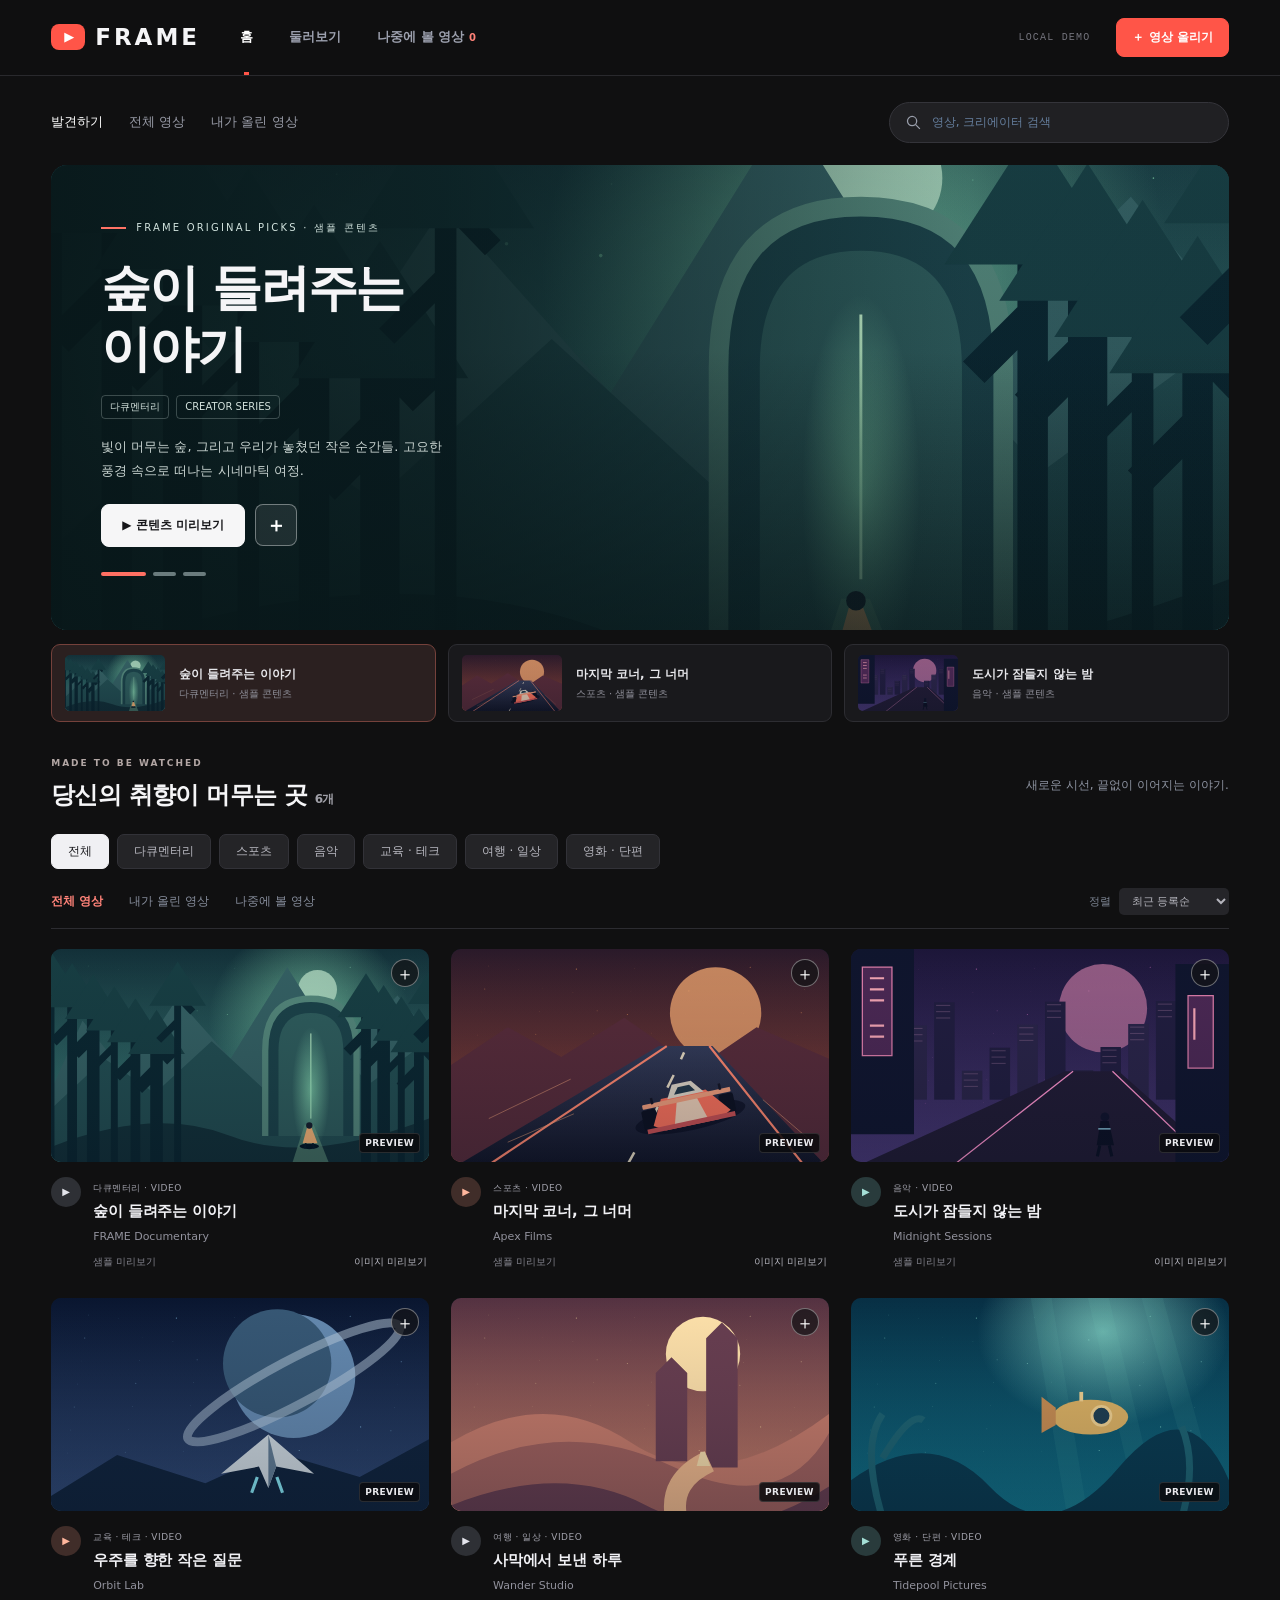
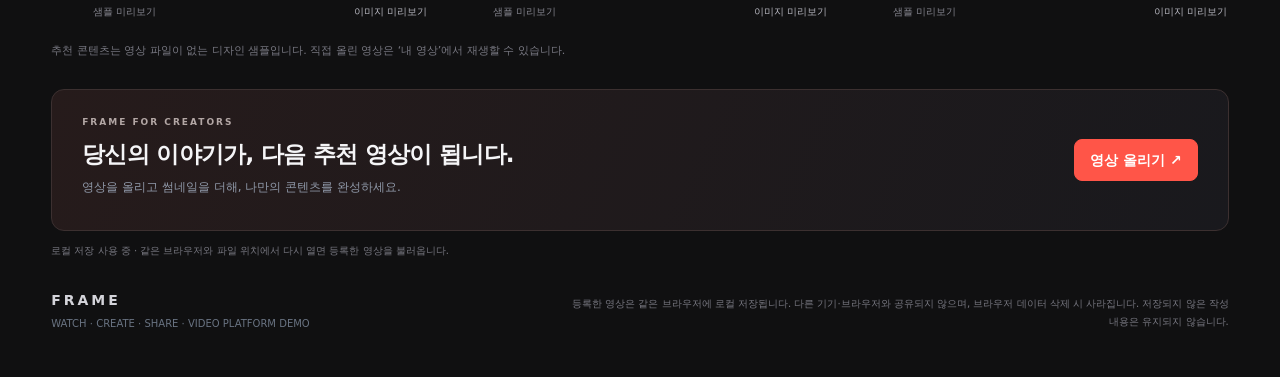
==== commit 108cf8a2: "더미 비디오 웹사이트" ====
--- a/video-upload-client.html
+++ b/video-upload-client.html
@@ -1,5 +1,5 @@
 <!doctype html>
-<html lang="ko"><head><meta charset="utf-8"><meta name="viewport" content="width=device-width,initial-scale=1"><title>FRAME — 새로운 플레이를 발견하세요</title>
+<html lang="ko"><head><meta charset="utf-8"><meta name="viewport" content="width=device-width,initial-scale=1"><title>FRAME — 이야기가 시작되는 곳</title>
 <style>
 :root{color-scheme:dark;--bg:#0c131e;--panel:#141f2e;--line:#2a3a50;--text:#e6effb;--muted:#92a6c1;--blue:#83bbff}*{box-sizing:border-box}body{margin:0;background:var(--bg);color:var(--text);font:14px/1.6 system-ui,'Segoe UI','Malgun Gothic',sans-serif}button,input,textarea,select{font:inherit}button{cursor:pointer}button:disabled{opacity:.4;cursor:default}button:focus-visible,input:focus-visible,textarea:focus-visible,select:focus-visible{outline:3px solid #8cc4ff;outline-offset:3px}header{background:#101927;border-bottom:1px solid var(--line);padding:18px max(24px,calc((100vw - 1240px)/2));display:flex;align-items:center;gap:36px}.brand{font-weight:800;font-size:23px;letter-spacing:3px;white-space:nowrap}.brand span{color:var(--blue)}.sub{color:var(--muted);font-size:12px}.badge{margin-left:auto;border:1px solid #355849;color:#a6dbba;border-radius:30px;padding:5px 12px;font-size:12px;white-space:nowrap}main{max-width:1240px;margin:auto;padding:36px 24px 50px}h1{font-size:30px;letter-spacing:-1px;margin:5px 0}h2{font-size:17px;margin:0}p{margin:6px 0}.eyebrow{font-size:11px;color:var(--blue);letter-spacing:2px;font-weight:700}.muted{color:var(--muted)}.intro{margin-bottom:26px}.layout{display:grid;grid-template-columns:minmax(0,1fr) 294px;gap:24px;align-items:start}.panel{border:1px solid var(--line);border-radius:12px;background:var(--panel);margin-bottom:20px;overflow:hidden}.head{padding:17px 22px;border-bottom:1px solid var(--line);display:flex;align-items:center;justify-content:space-between;gap:14px}.number{color:var(--blue);font:12px monospace;margin-right:10px}.body{padding:22px}.row{display:grid;grid-template-columns:1fr 1fr;gap:18px}.field{display:block;margin-bottom:18px}.field:last-child{margin-bottom:0}.label{display:block;margin-bottom:7px;font-weight:600}input[type=text],textarea,select{width:100%;border:1px solid #35465f;background:#0e1724;color:var(--text);padding:11px 12px;border-radius:7px}textarea{resize:vertical;min-height:100px}input::placeholder,textarea::placeholder{color:#657e9d}.count{text-align:right;font-size:11px;color:var(--muted);margin-top:4px}.drop{border:1px dashed #4c6688;border-radius:9px;background:#101a29;padding:22px;text-align:center}.drop.drag{background:#1c3655;border-color:#a5d3ff}.drop p{font-size:12px;color:var(--muted);margin:5px 0 14px}.primary,.secondary,.danger{border-radius:7px;padding:9px 15px;font-weight:600}.primary{background:#9bcbff;color:#0b2340;border:1px solid #9bcbff}.primary:hover{background:#c2e0ff}.secondary{background:#20334c;color:#d6e8ff;border:1px solid #3d5470}.secondary:hover{background:#294365}.danger{background:#312530;color:#ffc0c0;border:1px solid #69434e;padding:5px 10px;font-size:12px}.small{font-size:12px}.media-card{margin-top:14px;background:#0e1724;border:1px solid var(--line);border-radius:8px;overflow:hidden}.media-card img{width:100%;height:140px;object-fit:contain;background:#090f18;display:block}.card-meta{padding:10px;display:flex;gap:10px;align-items:center;justify-content:space-between}.filename{overflow-wrap:anywhere;min-width:0;font-size:12px}.gallery{display:grid;grid-template-columns:repeat(3,minmax(0,1fr));gap:12px}.gallery .media-card{margin-top:12px}.video-frame{width:100%;background:#080d15;aspect-ratio:16/9;display:block;object-fit:contain}.status{font-size:12px;padding:4px 9px;border-radius:5px;background:#1f3047;color:#aac8ec}.summary{position:sticky;top:20px}.summary dl{margin:0}.summary dt{color:var(--muted);font-size:12px;margin-top:15px}.summary dd{margin:3px 0 0;overflow-wrap:anywhere}.summary button.primary{width:100%;margin-top:22px}.notice{font-size:12px;color:var(--muted);border-top:1px solid var(--line);padding-top:16px;margin-top:18px}.alert{padding:13px 16px;background:#39252c;border:1px solid #78505a;color:#ffd4d4;border-radius:8px;margin-bottom:18px;white-space:pre-wrap}.footer{font-size:12px;color:var(--muted);margin-top:24px;border-top:1px solid var(--line);padding-top:18px}.preview-bar{display:flex;justify-content:space-between;align-items:center;gap:15px;margin-bottom:28px}.store{background:radial-gradient(ellipse at top,#24405b 0,#162434 65%);padding:28px;border-radius:12px;border:1px solid #31475e}.store-title{font-size:30px;margin:0 0 22px;overflow-wrap:anywhere}.store-grid{display:grid;grid-template-columns:minmax(0,1fr) 300px;gap:22px}.stage{background:#080e16;aspect-ratio:16/9;display:grid;place-items:center;overflow:hidden}.stage img,.stage video{width:100%;height:100%;max-height:500px;object-fit:contain;display:block}.thumbs{display:flex;gap:9px;overflow-x:auto;margin-top:10px;padding:3px 2px 12px}.thumb{flex:0 0 115px;height:72px;border:2px solid transparent;padding:0;background:#102032;border-radius:4px;overflow:hidden;color:#cfe5ff}.thumb[aria-pressed=true]{border-color:#9acaff}.thumb img{width:100%;height:100%;object-fit:cover;display:block}.store-cover{width:100%;aspect-ratio:460/215;object-fit:cover;background:#101c2b;border-radius:4px;display:block}.cover-empty{aspect-ratio:460/215;display:grid;place-items:center;border:1px dashed #56708d;color:var(--muted)}.description{white-space:pre-wrap;overflow-wrap:anywhere;margin-top:18px;color:#cedbec}.store-meta{font-size:12px;color:var(--muted);margin-top:18px}.store-meta strong{color:#bfdbf9;font-weight:500}.tag{display:inline-block;padding:4px 9px;background:#294760;color:#bcdfff;border-radius:3px;margin-top:16px}.store-foot{display:flex;align-items:center;justify-content:space-between;background:#101c2b;padding:15px 18px;margin-top:22px;border-radius:6px}.check{color:#8adeb1}[hidden]{display:none!important}@media(max-width:950px){.layout{grid-template-columns:1fr}.summary{position:static}.store-grid{grid-template-columns:1fr}.store-side{max-width:600px}.store-cover{max-width:400px}}@media(max-width:600px){header{padding:15px 18px;gap:12px}header .sub{display:none}main{padding:24px 14px}.row{grid-template-columns:1fr}.gallery{grid-template-columns:repeat(2,minmax(0,1fr))}.head,.body{padding:16px}.store{padding:16px}.store-title,h1{font-size:25px}.preview-bar{flex-wrap:wrap}}
 
@@ -12,26 +12,39 @@
 @media(max-width:850px){header{gap:16px;height:68px}.header-actions{gap:10px}.header-actions .badge{display:none}.site-nav .nav-button{padding:0 9px;font-size:12px}.brand{font-size:20px;letter-spacing:2px}.brand-mark{width:23px;height:23px;font-size:16px}.feature-layout{grid-template-columns:1fr}.feature-main{min-height:410px}.feature-rail{flex-direction:row;gap:9px}.rail-heading,.rail-note{display:none}.feature-item{flex:1;min-width:0}.feature-item img{width:43px;height:50px}.feature-item strong{font-size:11px}.feature-item small{font-size:9px}.browse-layout{grid-template-columns:1fr}.genre-sidebar{border:0;padding:0}.genre-sidebar h3,.side-publish{display:none}.genre-options{flex-direction:row;flex-wrap:wrap;gap:7px}.genre-option{border:1px solid #2a3039;padding:7px 12px;font-size:11px}.store-grid{grid-template-columns:1fr}.store-side{max-width:none;display:block}.store-cover{max-width:none}.store-side #storeCover{max-width:360px}.catalog-head{margin-top:2px}.publisher-band h2{font-size:20px}.footer p{max-width:470px}}
 @media(max-width:600px){header{height:auto;min-height:65px;padding:16px 18px;gap:14px;flex-wrap:wrap}.site-nav{order:3;width:100%;height:30px;justify-content:center}.site-nav .nav-button{height:35px;padding:0 18px}.header-actions .primary{font-size:11px;padding:8px 12px}.brand{font-size:21px}main{padding:20px 18px 25px}.store-toolbar{gap:12px;margin-bottom:20px;flex-wrap:wrap}.store-subnav{gap:20px}.store-subnav button{font-size:12px}.store-search{width:100%}.feature-main{min-height:420px}.feature-art{object-position:62% center}.feature-copy{padding:26px;justify-content:flex-end}.feature-copy h1{font-size:37px;margin-top:20px;max-width:260px}.feature-copy p{font-size:12px;max-width:230px}.feature-shade{background:linear-gradient(90deg,#07161bea,transparent),linear-gradient(0deg,#07161bcc,transparent)}.feature-kicker{font-size:9px}.feature-pagination{margin-top:23px}.feature-rail{gap:5px}.feature-item{flex-direction:column;align-items:flex-start;padding:9px;gap:7px}.feature-item img{width:100%;height:58px}.feature-item strong{font-size:10px}.feature-item small{display:none}.section-title{margin-top:28px}.section-title h2{font-size:20px}.section-title p{display:none}.games-grid{grid-template-columns:repeat(2,minmax(0,1fr));gap:22px 13px}.game-visual,.game-cover{aspect-ratio:4/5}.game-card h3{font-size:13px}.game-card p{font-size:9px}.game-card-body{padding-top:10px}.game-genre{font-size:8px}.card-date{font-size:9px}.wishlist-toggle{top:8px;right:8px;width:25px;height:25px;font-size:17px}.catalog-controls{gap:16px}.filter-button{font-size:11px}.catalog-sort select{max-width:105px;font-size:10px}.catalog-sort>span{display:none}.publisher-band{align-items:flex-start;flex-direction:column;padding:24px 0;gap:15px}.publisher-band h2{font-size:21px}.publisher-band .primary{width:100%}.footer{flex-direction:column}.footer p{text-align:left}.store-title{font-size:29px}.preview-bar{gap:15px}.store-side{padding:17px}.store-foot{align-items:flex-start;gap:12px;flex-direction:column}.intro h1{font-size:28px}.editor-toolbar{font-size:10px;gap:8px}.editor-toolbar .secondary{font-size:11px}.feature-tags{margin-bottom:14px}.catalog-note{line-height:1.8}}
 @media(prefers-reduced-motion:reduce){*{scroll-behavior:auto!important;transition:none!important}}
-.brand .brand-mark{color:#17303b}</style></head><body>
-<header><div class="brand"><span class="brand-mark" aria-hidden="true">F</span>FRAME</div><div class="sub">GAMES &amp; CREATORS</div><nav class="site-nav" aria-label="주 메뉴"><button class="nav-button" id="homeNav" type="button">스토어</button><button class="nav-button" id="browseNav" type="button">게임 탐색</button><button class="nav-button" id="wishNav" type="button">위시리스트<span class="wish-count" id="wishCount">0</span></button></nav><div class="header-actions"><span class="badge">LOCAL DEMO</span><button class="primary" id="uploadNav" type="button">＋ 게임 올리기</button></div></header>
+.brand .brand-mark{color:#17303b}
+/* FRAME video platform redesign */
+:root{--bg:#101011;--panel:#19191c;--line:#303035;--text:#f5f5f7;--muted:#a0a0a8;--blue:#ff665b;--accent:#ff5548}
+body{background:#101011;font-family:'Segoe UI','Malgun Gothic',system-ui,sans-serif}header{position:sticky;top:0;height:76px;padding:0 4%;background:#101011f5;backdrop-filter:blur(18px);gap:28px;border-bottom:1px solid #29292d}
+.brand{font-size:23px;letter-spacing:3px}.brand .brand-mark{transform:none;width:34px;height:26px;background:var(--accent);color:white;border-radius:8px;font-size:13px;padding-left:2px}.brand span{color:white}header .sub{display:none}.site-nav{gap:12px}.site-nav .nav-button{font-size:13px;padding:0 12px}.site-nav .nav-button[aria-current=page]:after{background:var(--accent)}.header-actions .badge{background:none;color:#74747d;letter-spacing:1.2px}.primary{background:var(--accent);border-color:var(--accent);color:white;border-radius:8px}.primary:hover{background:#ff776c;border-color:#ff776c}.secondary{background:#252529;border-color:#414147;color:#f1f1f5}.secondary:hover{background:#343439}.wish-count{color:#ff8278}button:focus-visible,input:focus-visible,textarea:focus-visible,select:focus-visible{outline-color:#ff8d82}
+main{max-width:1600px;padding:26px 4% 40px}.store-toolbar{margin-bottom:22px}.store-subnav{gap:26px}.store-subnav button{font-size:13px}.store-search{width:340px;border:1px solid #34343a;background:#202023;border-radius:30px}.store-search input{font-size:12px;padding:10px 0!important}.feature-layout{display:grid;grid-template-columns:minmax(0,1fr);gap:14px}.feature-main{min-height:465px;border-radius:16px;background:#142b29}.feature-art{object-position:center 56%}.feature-shade{background:linear-gradient(90deg,#081719ed 0%,#081719ae 33%,#08171905 78%),linear-gradient(0deg,#081719b0,transparent 60%)}.feature-copy{padding:45px 50px;max-width:600px;justify-content:center}.feature-kicker{font-size:10px;letter-spacing:2.2px;color:#d2e3de}.feature-kicker:before{background:#ff7365;width:25px;height:2px}.feature-copy h1{font-size:50px;line-height:1.22;letter-spacing:-2.2px;margin:22px 0 15px;max-width:450px}.feature-copy p{max-width:350px;font-size:13px;line-height:1.85;color:#cad5d2}.feature-tags{font-size:10px;margin-bottom:10px}.feature-tags span{border-color:#b5c8c34a;color:#d3e1dc;border-radius:4px}.feature-actions .primary{background:#f6f6f7;border-color:#f6f6f7;color:#161619;font-size:12px;padding:11px 20px}.feature-actions .secondary{border-radius:8px;height:42px;background:#ffffff15;border-color:#ffffff60;color:white}.feature-pagination{margin-top:25px}.feature-pagination button[aria-pressed=true]{background:#ff7063}.feature-rail{flex-direction:row;align-items:stretch;gap:12px}.rail-heading,.rail-note{display:none}.feature-item{padding:10px 13px;border:1px solid #2d2d32;background:#19191c;border-radius:9px;min-width:0;flex:1;gap:14px}.feature-item[aria-pressed=true]{background:#2b2020;border-color:#75413b}.feature-item:hover{background:#28282c}.feature-item img{width:100px;height:56px;border-radius:5px;aspect-ratio:16/9}.feature-item strong{font-size:12px;color:#e7e7eb}.feature-item small{font-size:10px;color:#8f8f99;margin-top:3px}
+.section-title{margin:35px 0 20px}.section-title h2{font-size:24px;letter-spacing:-.7px}.eyebrow{font-size:9px;color:#b3a7a5;letter-spacing:2px;margin-bottom:5px}.section-title p{font-size:12px}.browse-layout{display:flex;flex-direction:column;gap:18px}.genre-sidebar{border:0;padding:0;display:block}.genre-sidebar h3,.side-publish{display:none}.genre-options{flex-direction:row;gap:8px;flex-wrap:wrap}.genre-option{background:#242427;border:1px solid #323238;color:#b6b6be;padding:7px 16px;border-radius:7px;font-size:12px}.genre-option[aria-pressed=true]{background:#f0f0f3;border-color:#f0f0f3;color:#17171b}.genre-dot{display:none}.catalog-head{border-color:#2c2c31;padding-bottom:12px;margin-bottom:20px}.catalog-controls{gap:26px}.filter-button{font-size:12px}.filter-button[aria-pressed=true]{color:#ff8379}.catalog-sort select{background:#252529;color:#b4b4bc}.games-grid{grid-template-columns:repeat(3,minmax(0,1fr));gap:28px 22px}.game-visual,.game-cover,.cover-fallback{aspect-ratio:16/9;height:auto;width:100%}.game-visual{border-radius:10px;position:relative}.game-cover{height:100%;object-fit:cover}.game-card:hover .game-cover{transform:scale(1.04)}.game-card-body{padding:13px 2px 0 42px;position:relative}.game-card-body:before{content:'▶';position:absolute;left:0;top:15px;border-radius:50%;background:#2e3035;color:#e3e4eb;width:30px;height:30px;display:grid;place-items:center;font-size:10px}.game-card:nth-child(2n) .game-card-body:before{background:#402d29;color:#ffb69d}.game-card:nth-child(3n) .game-card-body:before{background:#293b3c;color:#a4dfd6}.game-genre{font-size:9px;color:#a3a3ad;letter-spacing:.5px}.game-card h3{font-size:15px;line-height:1.5;margin:3px 0 5px;color:#f1f1f5}.game-card p{font-size:11px;color:#91919c}.card-bottom{margin-top:9px}.card-kind{background:none;border:0;padding:0;color:#85858f;font-size:10px}.mine-kind{color:#83c9a4}.card-date{color:#b7b7c0;font-size:10px}.video-stamp{position:absolute;bottom:9px;right:9px;background:#0b0b0dd9;border:1px solid #ffffff20;border-radius:4px;padding:2px 5px;font-size:9px;font-weight:700;letter-spacing:.4px;color:#e8e8ec}.wishlist-toggle{background:#141417bb;border-color:#ffffff60;right:10px;top:10px}.wishlist-toggle[aria-pressed=true]{background:var(--accent);border-color:var(--accent);color:white}.catalog-note{font-size:11px;color:#787882;margin-top:22px}.publisher-band{border:1px solid #3c3030;border-radius:13px;padding:26px 30px;background:linear-gradient(115deg,#261b1b,#19191d);margin-top:30px}.publisher-band h2{font-size:23px}.publisher-band p{font-size:12px}.footer{margin-top:30px}.footer p{font-size:10px;color:#777780}.footer strong{color:#d4d4da}.storage-note{color:#777780;font-size:10px}
+.panel{background:#19191d;border-color:#303035}.head{border-color:#303035}.number{color:#ff8479}.drop{background:#141417;border-color:#484851;border-radius:10px}.drop.drag{background:#322220;border-color:#ff796d}.status{background:#2a292c;color:#bcb8bf}.summary{top:96px}input[type=text],textarea,select{background:#131316;border-color:#3a3a43}.summary .notice{border-color:#35343a}.intro h1{font-size:34px}.layout{grid-template-columns:minmax(0,1fr) 310px}.summary .primary{color:white}.store-title{font-size:30px;margin:16px 0 24px}.store-grid{grid-template-columns:minmax(0,1fr) 300px}.store-side{background:#1c1c20;border-color:#303037}.store-side .description{font-size:13px;color:#c0c0ca}.store-cover{aspect-ratio:16/9;border-radius:6px}.stage{background:#080809;border:1px solid #29292e}.thumb[aria-pressed=true]{border-color:var(--accent)}.tag{background:#322725;color:#ffb2a8;border-radius:5px}.store-foot{background:#1c1c20;border-color:#303037}.check{color:#b9b9c4}.toast{background:#f3e7e5;border-color:#e4b3ab;color:#46251e}.catalog-empty{border-color:#46414a}.store-meta strong{color:#dddde5}.feature-item:focus-visible{outline-offset:2px}
+@media(min-width:1450px){.games-grid{grid-template-columns:repeat(4,minmax(0,1fr))}.feature-main{min-height:500px}}
+@media(max-width:1000px){header{gap:16px}.header-actions .badge{display:none}.site-nav{gap:2px}.games-grid{grid-template-columns:repeat(2,minmax(0,1fr))}.feature-copy{padding:35px}.feature-copy h1{font-size:44px}.feature-item img{width:73px;height:45px}.layout,.store-grid{grid-template-columns:1fr}.summary{position:static}.store-side{max-width:none}}
+@media(max-width:650px){header{height:auto;min-height:65px;padding:14px 18px;flex-wrap:wrap;gap:10px}.brand{font-size:20px}.brand .brand-mark{width:29px;height:23px}.header-actions{margin-left:auto}.site-nav{order:3;width:100%;justify-content:flex-start;height:32px;gap:18px}.site-nav .nav-button{height:34px;padding:0;font-size:12px}.site-nav .nav-button[aria-current=page]:after{left:0;right:0;bottom:-2px}main{padding:18px 16px 28px}.store-toolbar{gap:12px}.store-search{width:100%}.store-subnav{gap:22px}.feature-main{min-height:415px;border-radius:11px}.feature-copy{padding:26px;max-width:100%;justify-content:flex-end}.feature-copy h1{font-size:34px;max-width:270px;margin:18px 0 12px}.feature-copy p{font-size:12px;max-width:280px}.feature-art{object-position:65% center}.feature-shade{background:linear-gradient(90deg,#071719bd,#07171925),linear-gradient(0deg,#071719f0,transparent)}.feature-kicker{font-size:8px;letter-spacing:1.4px}.feature-pagination{margin-top:22px}.feature-rail{gap:6px}.feature-item{padding:8px;flex-direction:column;align-items:flex-start;gap:6px}.feature-item img{width:100%;height:auto;aspect-ratio:16/9}.feature-item strong{font-size:10px}.feature-item small{display:none}.section-title{margin:28px 0 16px}.section-title h2{font-size:21px}.genre-options{gap:6px}.genre-option{padding:6px 11px;font-size:11px}.catalog-controls{gap:15px}.filter-button{font-size:11px}.catalog-head{gap:10px}.catalog-sort select{max-width:90px;font-size:10px}.games-grid{grid-template-columns:1fr;gap:24px}.game-visual,.game-cover{aspect-ratio:16/9}.game-card h3{font-size:16px}.game-card p{font-size:12px}.game-card-body{padding-top:12px}.game-genre{font-size:10px}.card-date,.card-kind{font-size:11px}.publisher-band{padding:23px;gap:18px}.publisher-band h2{font-size:21px}.publisher-band .primary{width:100%}.intro h1{font-size:28px}.store-title{font-size:25px}.row{grid-template-columns:1fr}.store-foot{flex-direction:column;align-items:flex-start}.feature-actions .primary{font-size:11px}.footer{flex-direction:column}.footer p{text-align:left}}
+
+.feature-copy h1,.game-card h3,.publisher-band h2{word-break:keep-all;overflow-wrap:break-word}
+</style></head><body>
+<header><div class="brand"><span class="brand-mark" aria-hidden="true">▶</span>FRAME</div><div class="sub">WATCH · CREATE · SHARE</div><nav class="site-nav" aria-label="주 메뉴"><button class="nav-button" id="homeNav" type="button">홈</button><button class="nav-button" id="browseNav" type="button">둘러보기</button><button class="nav-button" id="wishNav" type="button">나중에 볼 영상<span class="wish-count" id="wishCount">0</span></button></nav><div class="header-actions"><span class="badge">LOCAL DEMO</span><button class="primary" id="uploadNav" type="button">＋ 영상 올리기</button></div></header>
 <main><div id="alert" class="alert" role="alert" hidden></div><section id="homeView"><div id="savedMessage" class="save-message" role="status" hidden></div>
-<div class="store-toolbar"><div class="store-subnav"><button type="button" id="discoverTab" class="active">발견하기</button><button type="button" id="browseGames">전체 게임</button><button type="button" id="myGamesTab">내가 올린 게임</button></div><label class="store-search"><svg viewBox="0 0 24 24" fill="none" stroke="currentColor" stroke-width="1.8" aria-hidden="true"><circle cx="10" cy="10" r="6.5"/><path d="m15 15 6 6"/></svg><input type="text" id="searchGames" placeholder="새로운 게임을 찾아보세요" aria-label="게임 검색"></label></div>
-<div class="feature-layout" id="featuredSection"><article class="feature-main"><img class="feature-art" id="heroArt" alt=""><div class="feature-shade"></div><div class="feature-copy"><div class="feature-kicker">FRAME SPOTLIGHT · 샘플 게임</div><h1 id="featureTitle"></h1><div class="feature-tags"><span id="featureGenre"></span><span>인디 게임</span></div><p id="featureDescription"></p><div class="feature-actions"><button class="primary" id="featureOpen" type="button">게임 살펴보기 ↗</button><button class="secondary" id="featureWish" type="button" aria-label="추천 게임 위시리스트 추가" aria-pressed="false">＋</button></div><div class="feature-pagination" id="featureDots" aria-label="추천 게임 선택"></div></div></article><aside class="feature-rail" aria-label="추천 게임"><div class="rail-heading">EDITOR'S PICKS</div><div id="featureItems" style="display:contents"></div><p class="rail-note">새로운 세계를 만나보세요.</p></aside></div>
-<div class="section-title" id="catalog"><div><div class="eyebrow">FIND YOUR NEXT ADVENTURE</div><h2 id="catalogHeading">새로운 플레이를 발견하세요 <span id="gameCount" class="muted small"></span></h2></div><p>작은 팀이 만든, 커다란 세계.</p></div>
-<div class="browse-layout"><aside class="genre-sidebar"><h3>장르 둘러보기</h3><div class="genre-options" id="genreFilters"></div><div class="side-publish"><strong>당신의 게임도 여기에.</strong><p>첫 번째 플레이어를 만날 준비가 되셨나요?</p><button class="secondary" type="button" id="sidebarUpload">게임 등록하기 ↗</button></div></aside><div><div class="catalog-head"><div class="catalog-controls"><button id="allFilter" class="filter-button" type="button" aria-pressed="true">전체 게임</button><button id="mineFilter" class="filter-button" type="button" aria-pressed="false">내가 올린 게임</button><button id="wishFilter" class="filter-button" type="button" aria-pressed="false">위시리스트</button></div><label class="catalog-sort"><span>정렬</span><select id="sortGames" aria-label="게임 정렬"><option value="recent">최근 등록순</option><option value="name">이름순</option></select></label></div><div id="gamesGrid" class="games-grid"></div><div id="noGames" class="catalog-empty" hidden><strong>표시할 게임이 없습니다.</strong><p id="emptyHelp">검색어나 장르를 바꿔보세요.</p><button type="button" class="secondary" id="resetFilters">전체 게임 보기</button></div><p class="catalog-note">샘플 게임은 디자인 시연을 위한 가상의 작품입니다. 직접 등록한 게임은 ‘내 게임’으로 표시됩니다.</p></div></div>
-<section class="publisher-band"><div><div class="eyebrow">FRAME FOR CREATORS</div><h2>당신의 다음 게임, 이곳에서 시작하세요.</h2><p>스크린샷과 트레일러로 우리 게임만의 세계를 소개하세요.</p></div><button class="primary" id="heroUpload" type="button">게임 올리기 ↗</button></section><p class="storage-note" id="storageStatus" role="status">등록된 게임을 불러오는 중…</p></section><div id="editor" hidden><div class="editor-toolbar"><button type="button" class="secondary" id="cancelEdit">← 홈페이지로</button><span class="small muted" id="editorMode">새 게임 등록</span></div>
-<div class="intro"><div class="eyebrow">PUBLISHER STUDIO</div><h1>플레이어를 만날 준비</h1><p class="muted">게임 정보와 홍보 자료를 등록해 나만의 스토어 페이지를 완성하세요.</p></div>
+<div class="store-toolbar"><div class="store-subnav"><button type="button" id="discoverTab" class="active">발견하기</button><button type="button" id="browseGames">전체 영상</button><button type="button" id="myGamesTab">내가 올린 영상</button></div><label class="store-search"><svg viewBox="0 0 24 24" fill="none" stroke="currentColor" stroke-width="1.8" aria-hidden="true"><circle cx="10" cy="10" r="6.5"/><path d="m15 15 6 6"/></svg><input type="text" id="searchGames" placeholder="영상, 크리에이터 검색" aria-label="영상 검색"></label></div>
+<div class="feature-layout" id="featuredSection"><article class="feature-main"><img class="feature-art" id="heroArt" alt=""><div class="feature-shade"></div><div class="feature-copy"><div class="feature-kicker">FRAME ORIGINAL PICKS · 샘플 콘텐츠</div><h1 id="featureTitle"></h1><div class="feature-tags"><span id="featureGenre"></span><span>CREATOR SERIES</span></div><p id="featureDescription"></p><div class="feature-actions"><button class="primary" id="featureOpen" type="button">▶ 콘텐츠 미리보기</button><button class="secondary" id="featureWish" type="button" aria-label="추천 영상 나중에 볼 영상 추가" aria-pressed="false">＋</button></div><div class="feature-pagination" id="featureDots" aria-label="추천 영상 선택"></div></div></article><aside class="feature-rail" aria-label="추천 영상"><div class="rail-heading">EDITOR'S PICKS</div><div id="featureItems" style="display:contents"></div><p class="rail-note">오늘의 새로운 시선을 만나보세요.</p></aside></div>
+<div class="section-title" id="catalog"><div><div class="eyebrow">MADE TO BE WATCHED</div><h2 id="catalogHeading">당신의 취향이 머무는 곳 <span id="gameCount" class="muted small"></span></h2></div><p>새로운 시선, 끝없이 이어지는 이야기.</p></div>
+<div class="browse-layout"><aside class="genre-sidebar"><h3>카테고리</h3><div class="genre-options" id="genreFilters"></div><div class="side-publish"><strong>당신의 이야기를 공유하세요.</strong><p>영상 한 편으로 시작하는 나만의 채널.</p><button class="secondary" type="button" id="sidebarUpload">영상 등록하기 ↗</button></div></aside><div><div class="catalog-head"><div class="catalog-controls"><button id="allFilter" class="filter-button" type="button" aria-pressed="true">전체 영상</button><button id="mineFilter" class="filter-button" type="button" aria-pressed="false">내가 올린 영상</button><button id="wishFilter" class="filter-button" type="button" aria-pressed="false">나중에 볼 영상</button></div><label class="catalog-sort"><span>정렬</span><select id="sortGames" aria-label="영상 정렬"><option value="recent">최근 등록순</option><option value="name">이름순</option></select></label></div><div id="gamesGrid" class="games-grid"></div><div id="noGames" class="catalog-empty" hidden><strong>표시할 영상이 없습니다.</strong><p id="emptyHelp">검색어나 카테고리를 바꿔보세요.</p><button type="button" class="secondary" id="resetFilters">전체 영상 보기</button></div><p class="catalog-note">추천 콘텐츠는 영상 파일이 없는 디자인 샘플입니다. 직접 올린 영상은 ‘내 영상’에서 재생할 수 있습니다.</p></div></div>
+<section class="publisher-band"><div><div class="eyebrow">FRAME FOR CREATORS</div><h2>당신의 이야기가, 다음 추천 영상이 됩니다.</h2><p>영상을 올리고 썸네일을 더해, 나만의 콘텐츠를 완성하세요.</p></div><button class="primary" id="heroUpload" type="button">영상 올리기 ↗</button></section><p class="storage-note" id="storageStatus" role="status">등록된 영상을 불러오는 중…</p></section><div id="editor" hidden><div class="editor-toolbar"><button type="button" class="secondary" id="cancelEdit">← 홈페이지로</button><span class="small muted" id="editorMode">새 영상 등록</span></div>
+<div class="intro"><div class="eyebrow">CREATOR STUDIO</div><h1>새로운 이야기를 올려보세요</h1><p class="muted">영상과 썸네일을 첨부하고, 제목과 설명으로 이야기를 소개하세요.</p></div>
 <form id="gameForm"><div class="layout"><div>
-<section class="panel"><div class="head"><h2><span class="number">01</span>게임 기본 정보</h2><span class="small muted">* 필수 항목</span></div><div class="body">
-<label class="field"><span class="label">게임 제목 *</span><input id="title" type="text" maxlength="80" placeholder="예: Formula Sprint" required></label>
-<div class="row"><label class="field"><span class="label">개발사 / 팀 이름</span><input id="developer" type="text" maxlength="60" placeholder="예: Team Frame"></label><label class="field"><span class="label">장르</span><select id="genre"><option value="">장르 선택</option><option>레이싱</option><option>액션</option><option>어드벤처</option><option>RPG</option><option>로그라이크</option><option>시뮬레이션</option><option>전략</option><option>퍼즐</option><option>기타</option></select></label></div>
-<label class="field"><span class="label">게임 소개</span><textarea id="description" maxlength="1000" placeholder="플레이어는 어떤 경험을 하게 되나요? 게임의 특징을 소개해 주세요."></textarea><div class="count"><span id="descriptionCount">0</span> / 1,000</div></label></div></section>
-<section class="panel"><div class="head"><h2><span class="number">02</span>대표 이미지</h2><span class="status">1장</span></div><div class="body"><div class="drop" id="coverDrop"><strong>게임의 첫인상을 보여 주세요</strong><p>JPG · PNG · WebP / 가로형 권장 / 최대 20MB</p><button class="secondary" id="coverChoose" type="button">대표 이미지 선택</button><input id="coverInput" type="file" accept="image/jpeg,image/png,image/webp" hidden></div><div id="coverCard"></div></div></section>
-<section class="panel"><div class="head"><h2><span class="number">03</span>게임 스크린샷</h2><span class="status" id="screenCount">0 / 8장</span></div><div class="body"><div class="drop" id="screensDrop"><strong>게임 화면을 여러 장 첨부하세요</strong><p>JPG · PNG · WebP / 최대 8장 / 장당 20MB 이하 / 드래그 앤 드롭 가능</p><button class="secondary" id="screensChoose" type="button">스크린샷 추가</button><input id="screensInput" type="file" accept="image/jpeg,image/png,image/webp" multiple hidden></div><div class="gallery" id="screensCards"></div></div></section>
-<section class="panel"><div class="head"><h2><span class="number">04</span>홍보 영상</h2><span class="status">1개</span></div><div class="body"><div class="drop" id="videoDrop"><strong>트레일러나 플레이 영상을 첨부하세요</strong><p>MP4 권장 · WebM, MOV, MKV, AVI / 최대 500MB</p><button class="secondary" id="videoChoose" type="button">영상 파일 선택</button><input id="videoInput" type="file" accept="video/*,.mp4,.webm,.mov,.mkv,.avi,.m4v" hidden></div><div id="videoCard"></div></div></section>
-</div><aside class="summary"><section class="panel"><div class="head"><h2>등록 준비</h2></div><div class="body"><dl><dt>게임 제목</dt><dd id="summaryTitle">아직 입력하지 않았어요</dd><dt>대표 이미지</dt><dd id="summaryCover">미첨부</dd><dt>스크린샷</dt><dd id="summaryScreens">0장</dd><dt>홍보 영상</dt><dd id="summaryVideo">미첨부</dd></dl><button class="primary" id="register" type="submit">홈페이지에 게임 등록 →</button><p class="small muted">제목과 이미지 또는 영상 1개 이상이 필요합니다.</p><div class="notice">등록한 게임은 홈페이지 목록에 추가됩니다. 이 브라우저에만 저장되며 실제 Steam에는 게시되지 않습니다.</div></div></section><section class="panel"><div class="body"><h2>보호 기능</h2><p class="small muted">워터마크 프로그램 연결 예정</p><div class="notice">현재 첨부 파일은 원본입니다. 워터마크 삽입 및 크롤링 차단은 아직 적용되지 않습니다.</div></div></section></aside></div></form></div>
-<section id="storeView" hidden><div class="preview-bar"><div><div class="eyebrow">GAME DETAILS</div><p class="check" id="detailStatus">등록된 게임의 소개와 홍보 자료입니다.</p></div><div class="store-view-actions"><button type="button" class="secondary" id="detailHome">← 전체 게임</button><button type="button" class="secondary" id="edit">등록 정보 수정</button></div></div><div class="store"><div class="small muted">게임 / <span id="breadcrumb">인디 게임</span></div><h1 class="store-title" id="storeTitle"></h1><div class="store-grid"><div><div class="stage" id="stage"></div><div class="thumbs" id="thumbs" aria-label="홍보 영상 및 스크린샷 선택"></div><p class="small muted" id="mediaLabel"></p><p class="small" id="mediaError" role="status"></p></div><aside class="store-side"><div id="storeCover"></div><p class="description" id="storeDescription"></p><div class="store-meta">개발사 &nbsp; <strong id="storeDeveloper"></strong><br>출시 상태 &nbsp; <strong>데모 등록</strong></div><span class="tag" id="storeGenre"></span><div class="detail-actions"><button class="primary" id="detailMedia" type="button">홍보 자료 보기</button><button class="secondary" id="detailWish" type="button" aria-pressed="false">＋ 위시리스트에 추가</button></div><p class="detail-note">게임 소개 데모 · 구매 및 게임 실행 기능은 제공하지 않습니다.</p></aside></div><div class="store-foot"><span>등록된 홍보 자료 <strong id="assetCount"></strong></span><span class="status">원본 · 보호 처리 전</span></div></div></section>
-<div id="toast" class="toast" role="status" hidden></div><footer class="footer"><div><strong>FRAME</strong>GAMES &amp; CREATORS · PUBLISHING DEMO</div><p>등록한 게임은 같은 브라우저에 로컬 저장됩니다. 다른 기기·브라우저와 공유되지 않으며, 브라우저 데이터 삭제 시 사라집니다. 저장되지 않은 작성 내용은 유지되지 않습니다.</p></footer></main>
+<section class="panel"><div class="head"><h2><span class="number">01</span>영상 기본 정보</h2><span class="small muted">* 필수 항목</span></div><div class="body">
+<label class="field"><span class="label">영상 제목 *</span><input id="title" type="text" maxlength="80" placeholder="예: Formula Sprint" required></label>
+<div class="row"><label class="field"><span class="label">크리에이터 / 채널 이름</span><input id="developer" type="text" maxlength="60" placeholder="예: Frame Studio"></label><label class="field"><span class="label">카테고리</span><select id="genre"><option value="">카테고리 선택</option><option>영화 · 단편</option><option>다큐멘터리</option><option>스포츠</option><option>음악</option><option>여행 · 일상</option><option>게임</option><option>교육 · 테크</option><option>기타</option></select></label></div>
+<label class="field"><span class="label">영상 소개</span><textarea id="description" maxlength="1000" placeholder="어떤 이야기를 담았나요? 영상에 대한 설명과 출처를 적어 주세요."></textarea><div class="count"><span id="descriptionCount">0</span> / 1,000</div></label></div></section>
+<section class="panel"><div class="head"><h2><span class="number">02</span>영상 파일</h2><span class="status">1개</span></div><div class="body"><div class="drop" id="videoDrop"><strong>공유할 영상 파일을 첨부하세요</strong><p>MP4 권장 · WebM, MOV, MKV, AVI / 최대 500MB</p><button class="secondary" id="videoChoose" type="button">영상 파일 선택</button><input id="videoInput" type="file" accept="video/*,.mp4,.webm,.mov,.mkv,.avi,.m4v" hidden></div><div id="videoCard"></div></div></section><section class="panel"><div class="head"><h2><span class="number">03</span>썸네일</h2><span class="status">1장</span></div><div class="body"><div class="drop" id="coverDrop"><strong>영상의 첫인상이 될 썸네일을 선택하세요</strong><p>JPG · PNG · WebP / 가로형 권장 / 최대 20MB</p><button class="secondary" id="coverChoose" type="button">썸네일 선택</button><input id="coverInput" type="file" accept="image/jpeg,image/png,image/webp" hidden></div><div id="coverCard"></div></div></section>
+<section class="panel"><div class="head"><h2><span class="number">04</span>추가 이미지</h2><span class="status" id="screenCount">0 / 8장</span></div><div class="body"><div class="drop" id="screensDrop"><strong>영상에 함께 소개할 이미지를 첨부하세요</strong><p>JPG · PNG · WebP / 최대 8장 / 장당 20MB 이하 / 드래그 앤 드롭 가능</p><button class="secondary" id="screensChoose" type="button">이미지 추가</button><input id="screensInput" type="file" accept="image/jpeg,image/png,image/webp" multiple hidden></div><div class="gallery" id="screensCards"></div></div></section>
+
+</div><aside class="summary"><section class="panel"><div class="head"><h2>등록 준비</h2></div><div class="body"><dl><dt>영상 제목</dt><dd id="summaryTitle">아직 입력하지 않았어요</dd><dt>썸네일</dt><dd id="summaryCover">미첨부</dd><dt>추가 이미지</dt><dd id="summaryScreens">0장</dd><dt>영상 파일</dt><dd id="summaryVideo">미첨부</dd></dl><button class="primary" id="register" type="submit">홈페이지에 영상 등록 →</button><p class="small muted">영상 제목과 영상 파일 1개가 필요합니다. 썸네일은 선택 항목입니다.</p><div class="notice">등록한 영상은 홈페이지 목록에 추가됩니다. 이 브라우저에만 저장되며 외부 서비스에 게시되지 않습니다.</div></div></section><section class="panel"><div class="body"><h2>보호 기능</h2><p class="small muted">워터마크 프로그램 연결 예정</p><div class="notice">현재는 원본 파일을 저장합니다. 워터마크 삽입과 식별 검사는 아직 연결되지 않았습니다.</div></div></section></aside></div></form></div>
+<section id="storeView" hidden><div class="preview-bar"><div><div class="eyebrow">WATCH ON FRAME</div><p class="check" id="detailStatus">등록된 영상의 소개와 콘텐츠입니다.</p></div><div class="store-view-actions"><button type="button" class="secondary" id="detailHome">← 전체 영상</button><button type="button" class="secondary" id="edit">등록 정보 수정</button></div></div><div class="store"><div class="small muted">영상 / <span id="breadcrumb">독립 콘텐츠</span></div><h1 class="store-title" id="storeTitle"></h1><div class="store-grid"><div><div class="stage" id="stage"></div><div class="thumbs" id="thumbs" aria-label="영상 파일 및 추가 이미지 선택"></div><p class="small muted" id="mediaLabel"></p><p class="small" id="mediaError" role="status"></p></div><aside class="store-side"><div id="storeCover"></div><p class="description" id="storeDescription"></p><div class="store-meta">크리에이터 &nbsp; <strong id="storeDeveloper"></strong><br>등록 상태 &nbsp; <strong>데모 등록</strong></div><span class="tag" id="storeGenre"></span><div class="detail-actions"><button class="primary" id="detailMedia" type="button">콘텐츠 보기</button><button class="secondary" id="detailWish" type="button" aria-pressed="false">＋ 나중에 볼 영상에 추가</button></div><p class="detail-note">로컬 영상 데모 · 등록된 영상은 이 브라우저에서 재생됩니다.</p></aside></div><div class="store-foot"><span>등록된 콘텐츠 <strong id="assetCount"></strong></span><span class="status">원본 · 보호 처리 전</span></div></div></section>
+<div id="toast" class="toast" role="status" hidden></div><footer class="footer"><div><strong>FRAME</strong>WATCH · CREATE · SHARE · VIDEO PLATFORM DEMO</div><p>등록한 영상은 같은 브라우저에 로컬 저장됩니다. 다른 기기·브라우저와 공유되지 않으며, 브라우저 데이터 삭제 시 사라집니다. 저장되지 않은 작성 내용은 유지되지 않습니다.</p></footer></main>
 <script>
 (()=>{'use strict';
 const $=id=>document.getElementById(id), MB=1024*1024;
@@ -46,7 +59,7 @@
 function sync(){
  $('summaryTitle').textContent=$('title').value.trim()||'아직 입력하지 않았어요';$('descriptionCount').textContent=$('description').value.length;
  $('summaryCover').textContent=state.cover?'첨부 완료':'미첨부';$('summaryScreens').textContent=state.screens.length+'장';$('screenCount').textContent=state.screens.length+' / 8장';$('summaryVideo').textContent=state.video?state.video.file.name:'미첨부';
- $('register').disabled=pending>0||saving||!storageReady;$('register').textContent=saving?'저장 중…':pending?'이미지 확인 중…':currentId?'수정 내용 저장 →':'홈페이지에 게임 등록 →';$('uploadNav').disabled=saving||pending>0||!storageReady;$('heroUpload').disabled=saving||pending>0||!storageReady;$('homeNav').disabled=saving||pending>0;$('cancelEdit').disabled=saving||pending>0;
+ $('register').disabled=pending>0||saving||!storageReady;$('register').textContent=saving?'저장 중…':pending?'이미지 확인 중…':currentId?'수정 내용 저장 →':'홈페이지에 영상 등록 →';$('uploadNav').disabled=saving||pending>0||!storageReady;$('heroUpload').disabled=saving||pending>0||!storageReady;$('homeNav').disabled=saving||pending>0;$('cancelEdit').disabled=saving||pending>0;
 }
 function notifySelected(){dirty=true;window.dispatchEvent(new CustomEvent('game-assets-changed',{detail:window.gameClient.getDraft()}));}
 function card(item,remove){const c=element('div','media-card'),img=element('img');img.src=item.url;img.alt=item.file.name;c.append(img);const meta=element('div','card-meta'),name=element('span','filename',item.file.name+' · '+size(item.file.size)),button=element('button','danger','제거');button.type='button';button.setAttribute('aria-label',item.file.name+' 제거');button.onclick=remove;meta.append(name,button);c.append(meta);return c;}
@@ -59,24 +72,26 @@
  const u=url(file),img=new Image();
  try{await new Promise((resolve,reject)=>{img.onload=resolve;img.onerror=()=>reject(Error(file.name+': 이미지 내용을 읽을 수 없습니다.'));img.src=u;});return {id:++serial,file,url:u,width:img.naturalWidth,height:img.naturalHeight};}catch(e){dispose({url:u});throw e;}
 }
-async function addCover(files){if(files.length!==1){notify('대표 이미지는 한 장씩 선택해 주세요.');return;}const request=++coverRequest;pending++;sync();notify('');try{const item=await validImage(files[0]);if(request!==coverRequest){dispose(item);return;}dispose(state.cover);state.cover=item;imageCards();notifySelected();}catch(e){if(request===coverRequest)notify(e.message);}finally{pending--;sync();}}
+async function addCover(files){if(files.length!==1){notify('썸네일는 한 장씩 선택해 주세요.');return;}const request=++coverRequest;pending++;sync();notify('');try{const item=await validImage(files[0]);if(request!==coverRequest){dispose(item);return;}dispose(state.cover);state.cover=item;imageCards();notifySelected();}catch(e){if(request===coverRequest)notify(e.message);}finally{pending--;sync();}}
 async function addScreens(files){if(!files.length)return;pending++;sync();notify('');const errors=[];
- try{for(const file of files){if(state.screens.length>=8){errors.push('스크린샷은 최대 8장까지 첨부할 수 있습니다.');break;}if(state.screens.some(s=>s.file.name===file.name&&s.file.size===file.size&&s.file.lastModified===file.lastModified)){errors.push(file.name+': 이미 첨부한 파일입니다.');continue;}try{const item=await validImage(file);if(state.screens.length>=8){dispose(item);errors.push('스크린샷은 최대 8장까지 첨부할 수 있습니다.');break;}state.screens.push(item);imageCards();}catch(e){errors.push(e.message);}}}finally{pending--;sync();notifySelected();if(errors.length)notify(errors.join('\n'));}}
+ try{for(const file of files){if(state.screens.length>=8){errors.push('추가 이미지은 최대 8장까지 첨부할 수 있습니다.');break;}if(state.screens.some(s=>s.file.name===file.name&&s.file.size===file.size&&s.file.lastModified===file.lastModified)){errors.push(file.name+': 이미 첨부한 파일입니다.');continue;}try{const item=await validImage(file);if(state.screens.length>=8){dispose(item);errors.push('추가 이미지은 최대 8장까지 첨부할 수 있습니다.');break;}state.screens.push(item);imageCards();}catch(e){errors.push(e.message);}}}finally{pending--;sync();notifySelected();if(errors.length)notify(errors.join('\n'));}}
 function videoCard(){const container=$('videoCard');container.querySelectorAll('video').forEach(v=>{v.pause();v.removeAttribute('src');v.load();});container.replaceChildren();
  if(!state.video)return;const item=state.video,c=element('div','media-card'),v=element('video','video-frame'),details=element('span','filename',item.file.name+' · '+size(item.file.size)),warning=element('p','small');v.controls=true;v.playsInline=true;v.preload='metadata';v.src=item.url;
  v.onloadedmetadata=()=>{if(state.video!==item)return;const sec=Number.isFinite(v.duration)?v.duration.toFixed(1)+'초':'길이 확인 불가';details.textContent=item.file.name+' · '+size(item.file.size)+' · '+sec+' · '+v.videoWidth+' × '+v.videoHeight;};v.onerror=()=>{warning.textContent='이 브라우저에서 재생할 수 없습니다. H.264/AAC MP4를 권장합니다.';warning.style.padding='0 12px 12px';warning.style.color='#ffb9b9';};
  const meta=element('div','card-meta'),remove=element('button','danger','제거');remove.type='button';remove.onclick=()=>{const old=state.video;state.video=null;videoCard();dispose(old);sync();notifySelected();};meta.append(details,remove);c.append(v,meta,warning);container.append(c);}
-function addVideo(files){if(files.length!==1){notify('홍보 영상은 한 개씩 선택해 주세요.');return;}const f=files[0];if(!(f.type.startsWith('video/')||/\.(mp4|webm|mov|mkv|avi|m4v)$/i.test(f.name))||!f.size||f.size>500*MB){notify('500MB 이하의 비어 있지 않은 영상 파일을 선택해 주세요.');return;}notify('');const old=state.video;state.video={id:++serial,file:f,url:url(f)};videoCard();dispose(old);sync();notifySelected();window.dispatchEvent(new CustomEvent('video-selected',{detail:{file:f}}));}
+function addVideo(files){if(files.length!==1){notify('영상 파일은 한 개씩 선택해 주세요.');return;}const f=files[0];if(!(f.type.startsWith('video/')||/\.(mp4|webm|mov|mkv|avi|m4v)$/i.test(f.name))||!f.size||f.size>500*MB){notify('500MB 이하의 비어 있지 않은 영상 파일을 선택해 주세요.');return;}notify('');const old=state.video;state.video={id:++serial,file:f,url:url(f)};videoCard();dispose(old);sync();notifySelected();window.dispatchEvent(new CustomEvent('video-selected',{detail:{file:f}}));}
 function bind(kind,handler){const input=$(kind+'Input'),drop=$(kind+'Drop');let depth=0;$(kind+'Choose').onclick=()=>{input.value='';input.click();};input.onchange=()=>{if(input.files.length)handler(Array.from(input.files));};drop.addEventListener('dragenter',e=>{e.preventDefault();depth++;drop.classList.add('drag');});drop.addEventListener('dragover',e=>{e.preventDefault();e.dataTransfer.dropEffect='copy';});drop.addEventListener('dragleave',e=>{e.preventDefault();if(--depth<=0){depth=0;drop.classList.remove('drag');}});drop.addEventListener('drop',e=>{e.preventDefault();depth=0;drop.classList.remove('drag');handler(Array.from(e.dataTransfer.files));});}
 function galleryItems(){return [...(state.video?[{...state.video,type:'video'}]:[]),...state.screens.map(s=>({...s,type:'image'})),...(state.screens.length===0&&state.cover?[{...state.cover,type:'image'}]:[])];}
-function selectMedia(item,index){const stage=$('stage');stage.querySelectorAll('video').forEach(v=>{v.pause();v.removeAttribute('src');v.load();});stage.replaceChildren();$('mediaError').textContent='';const media=element(item.type==='video'?'video':'img');if(item.type==='video'){media.controls=true;media.playsInline=true;media.preload='metadata';}else{media.alt=item.file.name;}media.onerror=()=>{$('mediaError').textContent='미디어를 표시할 수 없습니다. 등록 정보 수정에서 파일을 교체해 주세요.';};media.src=item.url;stage.append(media);$('mediaLabel').textContent=(item.type==='video'?'홍보 영상':'이미지')+' · '+item.file.name;[...$('thumbs').children].forEach((button,i)=>button.setAttribute('aria-pressed',String(i===index)));}
-function showStore(){pauseAll();$('storeTitle').textContent=$('title').value.trim();$('storeDescription').textContent=$('description').value.trim()||'게임 소개가 아직 없습니다.';$('storeDeveloper').textContent=$('developer').value.trim()||'미입력';$('storeGenre').textContent=$('genre').value||'인디';$('breadcrumb').textContent=$('genre').value||'인디 게임';
- $('storeCover').replaceChildren();if(state.cover){const img=element('img','store-cover');img.src=state.cover.url;img.alt='게임 대표 이미지';$('storeCover').append(img);}else{$('storeCover').append(element('div','cover-empty','대표 이미지 미첨부'));}
- const items=galleryItems();$('thumbs').replaceChildren();items.forEach((item,index)=>{const button=element('button','thumb');button.type='button';button.setAttribute('aria-label',(item.type==='video'?'영상':'이미지')+': '+item.file.name);if(item.type==='video'){button.textContent='▶ 트레일러';}else{const img=element('img');img.src=item.url;img.alt='';button.append(img);}button.onclick=()=>selectMedia(item,index);$('thumbs').append(button);});if(items.length)selectMedia(items[0],0);$('assetCount').textContent=(state.cover?1:0)+state.screens.length+(state.video?1:0)+'개';$('homeView').hidden=true;$('editor').hidden=true;$('storeView').hidden=false;window.scrollTo({top:0,behavior:'smooth'});$('edit').focus();}
+function selectMedia(item,index){const stage=$('stage');stage.querySelectorAll('video').forEach(v=>{v.pause();v.removeAttribute('src');v.load();});stage.replaceChildren();$('mediaError').textContent='';const media=element(item.type==='video'?'video':'img');if(item.type==='video'){media.controls=true;media.playsInline=true;media.preload='metadata';}else{media.alt=item.file.name;}media.onerror=()=>{$('mediaError').textContent='미디어를 표시할 수 없습니다. 등록 정보 수정에서 파일을 교체해 주세요.';};media.src=item.url;stage.append(media);$('mediaLabel').textContent=(item.type==='video'?'영상 파일':'이미지')+' · '+item.file.name;[...$('thumbs').children].forEach((button,i)=>button.setAttribute('aria-pressed',String(i===index)));}
+function showStore(){pauseAll();$('storeTitle').textContent=$('title').value.trim();$('storeDescription').textContent=$('description').value.trim()||'영상 소개가 아직 없습니다.';$('storeDeveloper').textContent=$('developer').value.trim()||'미입력';$('storeGenre').textContent=$('genre').value||'기타';$('breadcrumb').textContent=$('genre').value||'독립 콘텐츠';
+ $('storeCover').replaceChildren();if(state.cover){const img=element('img','store-cover');img.src=state.cover.url;img.alt='영상 썸네일';$('storeCover').append(img);}else{$('storeCover').append(element('div','cover-empty','썸네일 미첨부'));}
+ const items=galleryItems();$('thumbs').replaceChildren();items.forEach((item,index)=>{const button=element('button','thumb');button.type='button';button.setAttribute('aria-label',(item.type==='video'?'영상':'이미지')+': '+item.file.name);if(item.type==='video'){button.textContent='▶ 영상';}else{const img=element('img');img.src=item.url;img.alt='';button.append(img);}button.onclick=()=>selectMedia(item,index);$('thumbs').append(button);});if(items.length)selectMedia(items[0],0);$('assetCount').textContent=(state.cover?1:0)+state.screens.length+(state.video?1:0)+'개';$('homeView').hidden=true;$('editor').hidden=true;$('storeView').hidden=false;window.scrollTo({top:0,behavior:'smooth'});$('edit').focus();}
 window.gameClient=Object.freeze({getDraft:()=>({title:$('title').value.trim(),developer:$('developer').value.trim(),genre:$('genre').value,description:$('description').value.trim(),cover:state.cover?.file||null,screenshots:state.screens.map(s=>s.file),video:state.video?.file||null})});
 // Future integration: game-assets-changed and game-registered carry local File objects.
 // No API calls, watermark processing, or crawl prevention are implemented here.
-window.videoClient=Object.freeze({getSelectedFile:()=>state.video?.file||null});
+window.videoClient=Object.freeze({getSelectedFile:()=>state.video?.file||null,getDraft:()=>window.gameClient.getDraft()});
+window.addEventListener('game-registered',e=>window.dispatchEvent(new CustomEvent('video-registered',{detail:e.detail})));
+window.addEventListener('game-assets-changed',e=>window.dispatchEvent(new CustomEvent('video-assets-changed',{detail:e.detail})));
 bind('cover',addCover);bind('screens',addScreens);bind('video',addVideo);['title','developer','genre','description'].forEach(id=>$(id).addEventListener('input',()=>{dirty=true;sync();}));
 // Local catalog persistence: store File/Blob data, never transient blob URLs.
 function artwork(kind){
@@ -103,43 +118,43 @@
  return 'data:image/svg+xml;charset=utf-8,'+encodeURIComponent(`<svg xmlns="http://www.w3.org/2000/svg" viewBox="0 0 1200 720">${defs}<rect width="1200" height="720" fill="url(#bg)"/>${stars}${art}<rect width="1200" height="720" fill="url(#ground)" opacity=".25"/></svg>`);
 }
 const samples=[
-{id:'sample-forest',title:'숲의 마지막 빛',developer:'Moss Studio',genre:'어드벤처',description:'잠든 숲을 깨우는 작은 빛 하나. 잊힌 유적을 지나, 당신만의 길을 찾아 떠나세요.',art:artwork('forest'),sample:true},
-{id:'sample-race',title:'Formula Sprint',developer:'Frame Racing Studio',genre:'레이싱',description:'붉게 물든 서킷, 마지막 코너. 한계까지 가속하고 당신의 가장 빠른 순간을 기록하세요.',art:artwork('race'),sample:true},
-{id:'sample-city',title:'Neon Afterhours',developer:'Midnight Works',genre:'액션',description:'해가 지면 또 다른 도시가 깨어납니다. 네온 아래 숨겨진 이야기를 따라가는 밤의 모험.',art:artwork('city'),sample:true},
-{id:'sample-orbit',title:'Orbit Drifter',developer:'Faraway Games',genre:'시뮬레이션',description:'미지의 행성 사이를 떠도는 작은 탐사선. 고요한 우주에서 나만의 항로를 만들어보세요.',art:artwork('orbit'),sample:true},
-{id:'sample-sand',title:'모래의 기억',developer:'Dune Atelier',genre:'퍼즐',description:'바람이 지워버린 문명의 흔적. 오래된 탑의 수수께끼를 풀어 사막의 기억을 되찾으세요.',art:artwork('sand'),sample:true},
-{id:'sample-ocean',title:'Below the Blue',developer:'Tidepool Studio',genre:'어드벤처',description:'작은 잠수정을 타고 빛이 닿지 않는 바다로. 깊은 곳에서 기다리는 새로운 세계를 만나세요.',art:artwork('ocean'),sample:true}
+{id:'sample-forest',title:'숲이 들려주는 이야기',developer:'FRAME Documentary',genre:'다큐멘터리',description:'빛이 머무는 숲, 그리고 우리가 놓쳤던 작은 순간들. 고요한 풍경 속으로 떠나는 시네마틱 여정.',art:artwork('forest'),sample:true},
+{id:'sample-race',title:'마지막 코너, 그 너머',developer:'Apex Films',genre:'스포츠',description:'서킷의 열기와 마지막 코너의 긴장감. 가장 빠른 순간을 담은 모터스포츠 필름.',art:artwork('race'),sample:true},
+{id:'sample-city',title:'도시가 잠들지 않는 밤',developer:'Midnight Sessions',genre:'음악',description:'네온빛 거리 위에 흐르는 음악. 밤의 도시를 배경으로 만나는 새로운 플레이리스트.',art:artwork('city'),sample:true},
+{id:'sample-orbit',title:'우주를 향한 작은 질문',developer:'Orbit Lab',genre:'교육 · 테크',description:'먼 별과 작은 탐사선. 익숙한 하늘 너머의 세계를 만나보는 우주 이야기.',art:artwork('orbit'),sample:true},
+{id:'sample-sand',title:'사막에서 보낸 하루',developer:'Wander Studio',genre:'여행 · 일상',description:'바람과 모래가 만든 길 위에서. 천천히 걸으며 기록한 하루의 여행.',art:artwork('sand'),sample:true},
+{id:'sample-ocean',title:'푸른 경계',developer:'Tidepool Pictures',genre:'영화 · 단편',description:'빛이 닿지 않는 깊은 바다에서 시작된 짧은 이야기. 조용하지만 오래 남는 순간.',art:artwork('ocean'),sample:true}
 ];
 let genreFilter='',filterWish=false,featuredIndex=0,wishes=new Set(),toastTimer;
 try{const saved=JSON.parse(localStorage.getItem('frame-wishlist')||'[]');if(Array.isArray(saved))wishes=new Set(saved.filter(x=>typeof x==='string'));}catch{}
 function toast(text){$('toast').textContent=text;$('toast').hidden=false;clearTimeout(toastTimer);toastTimer=setTimeout(()=>$('toast').hidden=true,3200);}
-function toggleWish(game){if(wishes.has(game.id))wishes.delete(game.id);else wishes.add(game.id);try{localStorage.setItem('frame-wishlist',JSON.stringify([...wishes]));toast(wishes.has(game.id)?'위시리스트에 추가했습니다.':'위시리스트에서 제거했습니다.');}catch{toast('이번 탭에서만 위시리스트가 유지됩니다.');}renderCatalog();updateWishButtons();}
-function updateWishButtons(){$('wishCount').textContent=wishes.size;const featured=samples[featuredIndex];$('featureWish').textContent=wishes.has(featured.id)?'✓':'＋';$('featureWish').setAttribute('aria-pressed',String(wishes.has(featured.id)));$('featureWish').setAttribute('aria-label',featured.title+' 위시리스트 '+(wishes.has(featured.id)?'제거':'추가'));if(activeGame){$('detailWish').textContent=wishes.has(activeGame.id)?'✓ 위시리스트에 추가됨':'＋ 위시리스트에 추가';$('detailWish').setAttribute('aria-pressed',String(wishes.has(activeGame.id)));}}
-function showFeature(index){featuredIndex=index;const game=samples[index];$('heroArt').src=game.art;$('heroArt').alt=game.title+' 샘플 게임 아트';$('featureTitle').textContent=game.title;$('featureGenre').textContent=game.genre;$('featureDescription').textContent=game.description;document.querySelectorAll('[data-feature]').forEach(b=>b.setAttribute('aria-pressed',String(Number(b.dataset.feature)===index)));updateWishButtons();}
-function initFeatured(){samples.slice(0,3).forEach((game,index)=>{const button=element('button','feature-item');button.type='button';button.dataset.feature=index;button.setAttribute('aria-label',game.title+' 추천 배너 보기');button.onclick=()=>showFeature(index);const img=element('img');img.src=game.art;img.alt='';const caption=element('span');caption.append(element('strong','',game.title),element('small','',game.genre+' · 샘플 게임'));button.append(img,caption);$('featureItems').append(button);const dot=element('button');dot.type='button';dot.dataset.feature=index;dot.setAttribute('aria-label','추천 게임 '+(index+1));dot.onclick=()=>showFeature(index);$('featureDots').append(dot);});showFeature(0);}
+function toggleWish(game){if(wishes.has(game.id))wishes.delete(game.id);else wishes.add(game.id);try{localStorage.setItem('frame-wishlist',JSON.stringify([...wishes]));toast(wishes.has(game.id)?'나중에 볼 영상에 추가했습니다.':'나중에 볼 영상에서 제거했습니다.');}catch{toast('이번 탭에서만 나중에 볼 영상가 유지됩니다.');}renderCatalog();updateWishButtons();}
+function updateWishButtons(){$('wishCount').textContent=wishes.size;const featured=samples[featuredIndex];$('featureWish').textContent=wishes.has(featured.id)?'✓':'＋';$('featureWish').setAttribute('aria-pressed',String(wishes.has(featured.id)));$('featureWish').setAttribute('aria-label',featured.title+' 나중에 볼 영상 '+(wishes.has(featured.id)?'제거':'추가'));if(activeGame){$('detailWish').textContent=wishes.has(activeGame.id)?'✓ 나중에 볼 영상에 추가됨':'＋ 나중에 볼 영상에 추가';$('detailWish').setAttribute('aria-pressed',String(wishes.has(activeGame.id)));}}
+function showFeature(index){featuredIndex=index;const game=samples[index];$('heroArt').src=game.art;$('heroArt').alt=game.title+' 샘플 콘텐츠 아트';$('featureTitle').textContent=game.title;$('featureGenre').textContent=game.genre;$('featureDescription').textContent=game.description;document.querySelectorAll('[data-feature]').forEach(b=>b.setAttribute('aria-pressed',String(Number(b.dataset.feature)===index)));updateWishButtons();}
+function initFeatured(){samples.slice(0,3).forEach((game,index)=>{const button=element('button','feature-item');button.type='button';button.dataset.feature=index;button.setAttribute('aria-label',game.title+' 추천 배너 보기');button.onclick=()=>showFeature(index);const img=element('img');img.src=game.art;img.alt='';const caption=element('span');caption.append(element('strong','',game.title),element('small','',game.genre+' · 샘플 콘텐츠'));button.append(img,caption);$('featureItems').append(button);const dot=element('button');dot.type='button';dot.dataset.feature=index;dot.setAttribute('aria-label','추천 영상 '+(index+1));dot.onclick=()=>showFeature(index);$('featureDots').append(dot);});showFeature(0);}
 function resetFilters(){filterMine=false;filterWish=false;genreFilter='';$('searchGames').value='';renderCatalog();}
 function goCatalog(mode='all'){if(saving||pending||!allowLeave())return;clearDraft();notify('');resetFilters();filterMine=mode==='mine';filterWish=mode==='wish';home();$('catalog').scrollIntoView({behavior:'smooth'});}
-function renderGenres(){const genres=['',...new Set(allGames().map(g=>g.genre||'인디'))];$('genreFilters').replaceChildren();for(const name of genres){const b=element('button','genre-option');b.type='button';b.setAttribute('aria-pressed',String(genreFilter===name));b.append(element('span','genre-dot'),element('span','',name||'모든 장르'));b.onclick=()=>{genreFilter=name;renderCatalog();};$('genreFilters').append(b);}}
+function renderGenres(){const genres=['',...new Set(allGames().map(g=>g.genre||'기타'))];$('genreFilters').replaceChildren();for(const name of genres){const b=element('button','genre-option');b.type='button';b.setAttribute('aria-pressed',String(genreFilter===name));b.append(element('span','genre-dot'),element('span','',name||'전체'));b.onclick=()=>{genreFilter=name;renderCatalog();};$('genreFilters').append(b);}}
 function allGames(){return [...games].sort((a,b)=>b.updatedAt-a.updatedAt).concat(samples);}
 function clearStage(){pauseAll();$('stage').replaceChildren();$('thumbs').replaceChildren();}
 function clearDraft(){clearStage();dispose(state.cover);state.screens.forEach(dispose);dispose(state.video);state.cover=null;state.screens=[];state.video=null;coverRequest++;$('gameForm').reset();imageCards();videoCard();currentId=null;dirty=false;sync();}
 function allowLeave(){return !dirty||window.confirm('저장하지 않은 작성 내용이 있습니다. 저장하지 않고 이동할까요?');}
 function home(message=''){clearStage();$('homeView').hidden=false;$('editor').hidden=true;$('storeView').hidden=true;$('homeNav').setAttribute('aria-current','page');$('savedMessage').textContent=message;$('savedMessage').hidden=!message;renderCatalog();window.scrollTo({top:0});}
-function newGame(){if(saving||pending||!allowLeave())return;clearDraft();notify('');activeGame=null;$('editorMode').textContent='새 게임 등록';$('homeView').hidden=true;$('storeView').hidden=true;$('editor').hidden=false;$('homeNav').removeAttribute('aria-current');window.scrollTo({top:0});$('title').focus();}
+function newGame(){if(saving||pending||!allowLeave())return;clearDraft();notify('');activeGame=null;$('editorMode').textContent='새 영상 등록';$('homeView').hidden=true;$('storeView').hidden=true;$('editor').hidden=false;$('homeNav').removeAttribute('aria-current');window.scrollTo({top:0});$('title').focus();}
 function hydrate(file){return file?{id:++serial,file,url:url(file)}:null;}
 function loadDraft(game){clearDraft();$('title').value=game.title;$('developer').value=game.developer||'';$('genre').value=game.genre||'';$('description').value=game.description||'';state.cover=hydrate(game.cover);state.screens=(game.screenshots||[]).map(hydrate);state.video=hydrate(game.video);currentId=game.sample?null:game.id;imageCards();videoCard();dirty=false;sync();}
-function openGame(game){if(!allowLeave())return;notify('');activeGame=game;loadDraft(game);showStore();updateWishButtons();$('homeNav').removeAttribute('aria-current');$('edit').hidden=!!game.sample;$('detailStatus').textContent=game.sample?'홈페이지 시연용 샘플 게임입니다.':'내가 등록한 게임 · '+(game.temporary?'이번 탭에서만 유지':'브라우저에 저장됨');if(game.sample){$('stage').replaceChildren();const img=element('img');img.src=game.art;img.alt=game.title+' 샘플 아트';$('stage').append(img);$('storeCover').replaceChildren();const cover=element('img','store-cover');cover.src=game.art;cover.alt=game.title;$('storeCover').append(cover);$('mediaLabel').textContent='샘플 이미지';$('mediaError').textContent='';$('assetCount').textContent='1개';$('detailHome').focus();}}
+function openGame(game){if(!allowLeave())return;notify('');activeGame=game;loadDraft(game);showStore();updateWishButtons();$('homeNav').removeAttribute('aria-current');$('edit').hidden=!!game.sample;$('detailStatus').textContent=game.sample?'디자인 샘플 · 실제 영상 파일은 없습니다.':'내가 등록한 영상 · '+(game.temporary?'이번 탭에서만 유지':'브라우저에 저장됨');if(game.sample){$('stage').replaceChildren();const img=element('img');img.src=game.art;img.alt=game.title+' 샘플 아트';$('stage').append(img);$('storeCover').replaceChildren();const cover=element('img','store-cover');cover.src=game.art;cover.alt=game.title;$('storeCover').append(cover);$('mediaLabel').textContent='콘텐츠 미리보기 이미지 · 영상 파일 없음';$('mediaError').textContent='';$('assetCount').textContent='1개';$('detailHome').focus();}}
 function renderCatalog(){
- catalogUrls.splice(0).forEach(u=>dispose({url:u}));const query=$('searchGames').value.trim().toLocaleLowerCase();let filtered=allGames().filter(g=>(!filterMine||!g.sample)&&(!filterWish||wishes.has(g.id))&&(!genreFilter||(g.genre||'인디')===genreFilter)&&((g.title+' '+g.developer).toLocaleLowerCase().includes(query)));
+ catalogUrls.splice(0).forEach(u=>dispose({url:u}));const query=$('searchGames').value.trim().toLocaleLowerCase();let filtered=allGames().filter(g=>(!filterMine||!g.sample)&&(!filterWish||wishes.has(g.id))&&(!genreFilter||(g.genre||'기타')===genreFilter)&&((g.title+' '+g.developer).toLocaleLowerCase().includes(query)));
  if($('sortGames').value==='name')filtered.sort((a,b)=>a.title.localeCompare(b.title,'ko'));
- $('gameCount').textContent=filtered.length+'개';$('gamesGrid').replaceChildren();$('noGames').hidden=!!filtered.length;$('allFilter').setAttribute('aria-pressed',String(!filterMine&&!filterWish));$('mineFilter').setAttribute('aria-pressed',String(filterMine));$('wishFilter').setAttribute('aria-pressed',String(filterWish));$('emptyHelp').textContent=filterWish?'게임 카드의 + 버튼을 눌러 관심 있는 게임을 담아보세요.':filterMine?'게임 올리기에서 첫 번째 게임을 등록해보세요.':'검색어나 장르를 바꿔보세요.';
- for(const game of filtered){const card=element('article','game-card'),button=element('button','game-open');button.type='button';button.setAttribute('aria-label',game.title+' 상세 보기');const visual=element('div','game-visual'),file=game.cover||game.screenshots?.[0];if(file||game.art){const image=element('img','game-cover');image.alt='';image.loading='lazy';if(file){image.src=url(file);catalogUrls.push(image.src);}else image.src=game.art;visual.append(image);}else visual.append(element('div','cover-fallback','▶'));button.append(visual);const body=element('div','game-card-body');body.append(element('span','game-genre',(game.genre||'인디')+' · PC'),element('h3','',game.title),element('p','',game.developer||'개발사 미입력'));const bottom=element('div','card-bottom');bottom.append(element('span','card-kind'+(game.sample?'':' mine-kind'),game.sample?'샘플 게임':game.temporary?'내 게임 · 임시':'내 게임'),element('span','card-date','게임 소개 ↗'));body.append(bottom);button.append(body);button.onclick=()=>openGame(game);const wish=element('button','wishlist-toggle',wishes.has(game.id)?'✓':'＋');wish.type='button';wish.setAttribute('aria-label',game.title+' 위시리스트 '+(wishes.has(game.id)?'제거':'추가'));wish.setAttribute('aria-pressed',String(wishes.has(game.id)));wish.onclick=()=>toggleWish(game);card.append(button,wish);$('gamesGrid').append(card);}
+ $('gameCount').textContent=filtered.length+'개';$('gamesGrid').replaceChildren();$('noGames').hidden=!!filtered.length;$('allFilter').setAttribute('aria-pressed',String(!filterMine&&!filterWish));$('mineFilter').setAttribute('aria-pressed',String(filterMine));$('wishFilter').setAttribute('aria-pressed',String(filterWish));$('emptyHelp').textContent=filterWish?'영상 카드의 + 버튼을 눌러 관심 있는 영상을 담아보세요.':filterMine?'영상 올리기에서 첫 번째 영상을 등록해보세요.':'검색어나 카테고리를 바꿔보세요.';
+ for(const game of filtered){const card=element('article','game-card'),button=element('button','game-open');button.type='button';button.setAttribute('aria-label',game.title+' 상세 보기');const visual=element('div','game-visual'),file=game.cover||game.screenshots?.[0];if(file||game.art){const image=element('img','game-cover');image.alt='';image.loading='lazy';if(file){image.src=url(file);catalogUrls.push(image.src);}else image.src=game.art;visual.append(image);}else visual.append(element('div','cover-fallback','▶'));visual.append(element('span','video-stamp',game.sample?'PREVIEW':'LOCAL VIDEO'));button.append(visual);const body=element('div','game-card-body');body.append(element('span','game-genre',(game.genre||'기타')+' · VIDEO'),element('h3','',game.title),element('p','',game.developer||'크리에이터 미입력'));const bottom=element('div','card-bottom');bottom.append(element('span','card-kind'+(game.sample?'':' mine-kind'),game.sample?'샘플 미리보기':game.temporary?'내 영상 · 임시':'내 영상'),element('span','card-date',game.sample?'이미지 미리보기':'▶ 재생하기'));body.append(bottom);button.append(body);button.onclick=()=>openGame(game);const wish=element('button','wishlist-toggle',wishes.has(game.id)?'✓':'＋');wish.type='button';wish.setAttribute('aria-label',game.title+' 나중에 볼 영상 '+(wishes.has(game.id)?'제거':'추가'));wish.setAttribute('aria-pressed',String(wishes.has(game.id)));wish.onclick=()=>toggleWish(game);card.append(button,wish);$('gamesGrid').append(card);}
  renderGenres();$('wishCount').textContent=wishes.size;
 }
-async function initStorage(){try{db=await new Promise((resolve,reject)=>{const request=indexedDB.open('frame-game-store',1);request.onupgradeneeded=()=>{if(!request.result.objectStoreNames.contains('games'))request.result.createObjectStore('games',{keyPath:'id'});};request.onsuccess=()=>resolve(request.result);request.onerror=()=>reject(request.error);request.onblocked=()=>reject(Error('다른 탭에서 저장소를 사용하고 있습니다.'));});db.onversionchange=()=>{db.close();db=null;$('storageStatus').textContent='저장소 연결이 변경됐습니다. 다시 열어 주세요.';};games=await new Promise((resolve,reject)=>{const request=db.transaction('games','readonly').objectStore('games').getAll();request.onsuccess=()=>resolve(request.result);request.onerror=()=>reject(request.error);});$('storageStatus').textContent='로컬 저장 사용 중 · 같은 브라우저와 파일 위치에서 다시 열면 등록한 게임을 불러옵니다.';}catch(error){if(db){db.close();db=null;}$('storageStatus').textContent='로컬 저장을 사용할 수 없습니다. 이번 탭에서만 게임을 유지합니다.';}finally{storageReady=true;sync();renderCatalog();}}
+async function initStorage(){try{db=await new Promise((resolve,reject)=>{const request=indexedDB.open('frame-game-store',1);request.onupgradeneeded=()=>{if(!request.result.objectStoreNames.contains('games'))request.result.createObjectStore('games',{keyPath:'id'});};request.onsuccess=()=>resolve(request.result);request.onerror=()=>reject(request.error);request.onblocked=()=>reject(Error('다른 탭에서 저장소를 사용하고 있습니다.'));});db.onversionchange=()=>{db.close();db=null;$('storageStatus').textContent='저장소 연결이 변경됐습니다. 다시 열어 주세요.';};games=await new Promise((resolve,reject)=>{const request=db.transaction('games','readonly').objectStore('games').getAll();request.onsuccess=()=>resolve(request.result);request.onerror=()=>reject(request.error);});$('storageStatus').textContent='로컬 저장 사용 중 · 같은 브라우저와 파일 위치에서 다시 열면 등록한 영상을 불러옵니다.';}catch(error){if(db){db.close();db=null;}$('storageStatus').textContent='로컬 저장을 사용할 수 없습니다. 이번 탭에서만 영상을 유지합니다.';}finally{storageReady=true;sync();renderCatalog();}}
 function persist(game){return new Promise((resolve,reject)=>{if(!db){reject(Error('로컬 저장소 사용 불가'));return;}let tx;try{tx=db.transaction('games','readwrite');tx.objectStore('games').put(game);}catch(e){reject(e);return;}tx.oncomplete=resolve;tx.onerror=()=>reject(tx.error);tx.onabort=()=>reject(tx.error||Error('저장 취소'));});}
-$('gameForm').onsubmit=async e=>{e.preventDefault();if(pending||saving||!storageReady)return;if(!$('title').value.trim()){notify('게임 제목을 입력해 주세요.');$('title').focus();return;}if(!state.cover&&!state.screens.length&&!state.video){notify('대표 이미지, 스크린샷, 홍보 영상 중 하나 이상을 첨부해 주세요.');return;}notify('');saving=true;$('gameForm').inert=true;sync();const draft=window.gameClient.getDraft(),id=currentId||(crypto.randomUUID?crypto.randomUUID():Date.now()+'-'+Math.random().toString(36).slice(2));const game={...draft,id,updatedAt:Date.now(),sample:false};let message;try{await persist(game);message='“'+game.title+'” 게임이 홈페이지에 등록됐습니다.';}catch(error){game.temporary=true;message='“'+game.title+'” 게임을 목록에 추가했지만 저장하지 못했습니다. 저장 공간 또는 브라우저 설정을 확인하세요. 새로고침하면 이번 변경 사항은 사라집니다.';}finally{saving=false;$('gameForm').inert=false;}const index=games.findIndex(g=>g.id===id);if(index>=0)games[index]=game;else games.push(game);currentId=id;dirty=false;sync();filterMine=false;filterWish=false;genreFilter='';$('searchGames').value='';window.dispatchEvent(new CustomEvent('game-registered',{detail:{...draft,id,persisted:!game.temporary}}));home(message);};
-$('edit').onclick=()=>{if(!activeGame||activeGame.sample)return;clearStage();$('editorMode').textContent='등록한 게임 수정';$('editor').hidden=false;$('storeView').hidden=true;$('homeView').hidden=true;window.scrollTo({top:0});$('title').focus();};
+$('gameForm').onsubmit=async e=>{e.preventDefault();if(pending||saving||!storageReady)return;if(!$('title').value.trim()){notify('영상 제목을 입력해 주세요.');$('title').focus();return;}if(!state.video){notify('등록할 영상 파일을 첨부해 주세요.');$('videoChoose').focus();return;}notify('');saving=true;$('gameForm').inert=true;sync();const draft=window.gameClient.getDraft(),id=currentId||(crypto.randomUUID?crypto.randomUUID():Date.now()+'-'+Math.random().toString(36).slice(2));const game={...draft,id,updatedAt:Date.now(),sample:false};let message;try{await persist(game);message='“'+game.title+'” 영상이 홈페이지에 등록됐습니다.';}catch(error){game.temporary=true;message='“'+game.title+'” 영상을 목록에 추가했지만 저장하지 못했습니다. 저장 공간 또는 브라우저 설정을 확인하세요. 새로고침하면 이번 변경 사항은 사라집니다.';}finally{saving=false;$('gameForm').inert=false;}const index=games.findIndex(g=>g.id===id);if(index>=0)games[index]=game;else games.push(game);currentId=id;dirty=false;sync();filterMine=false;filterWish=false;genreFilter='';$('searchGames').value='';window.dispatchEvent(new CustomEvent('game-registered',{detail:{...draft,id,persisted:!game.temporary}}));home(message);};
+$('edit').onclick=()=>{if(!activeGame||activeGame.sample)return;clearStage();$('editorMode').textContent='등록한 영상 수정';$('editor').hidden=false;$('storeView').hidden=true;$('homeView').hidden=true;window.scrollTo({top:0});$('title').focus();};
 function leaveHome(){if(saving||pending||!allowLeave())return;clearDraft();notify('');home();}
 $('homeNav').onclick=()=>{if(saving||pending||!allowLeave())return;clearDraft();notify('');resetFilters();home();};$('detailHome').onclick=leaveHome;$('cancelEdit').onclick=leaveHome;$('uploadNav').onclick=newGame;$('heroUpload').onclick=newGame;$('sidebarUpload').onclick=newGame;
 $('browseGames').onclick=()=>goCatalog();$('browseNav').onclick=()=>goCatalog();$('myGamesTab').onclick=()=>goCatalog('mine');$('wishNav').onclick=()=>goCatalog('wish');$('discoverTab').onclick=()=>{resetFilters();home();};$('allFilter').onclick=()=>{filterMine=false;filterWish=false;renderCatalog();};$('mineFilter').onclick=()=>{filterMine=true;filterWish=false;renderCatalog();};$('wishFilter').onclick=()=>{filterMine=false;filterWish=true;renderCatalog();};$('resetFilters').onclick=resetFilters;$('searchGames').oninput=renderCatalog;$('sortGames').onchange=renderCatalog;$('featureOpen').onclick=()=>openGame(samples[featuredIndex]);$('featureWish').onclick=()=>toggleWish(samples[featuredIndex]);$('detailWish').onclick=()=>{if(activeGame)toggleWish(activeGame);};$('detailMedia').onclick=()=>{$('stage').scrollIntoView({behavior:'smooth',block:'center'});const video=$('stage').querySelector('video');if(video)video.play().catch(()=>toast('재생 버튼을 눌러 영상을 확인하세요.'));else toast('등록된 이미지를 보고 있습니다. 아래 썸네일에서 자료를 선택하세요.');};initFeatured();
